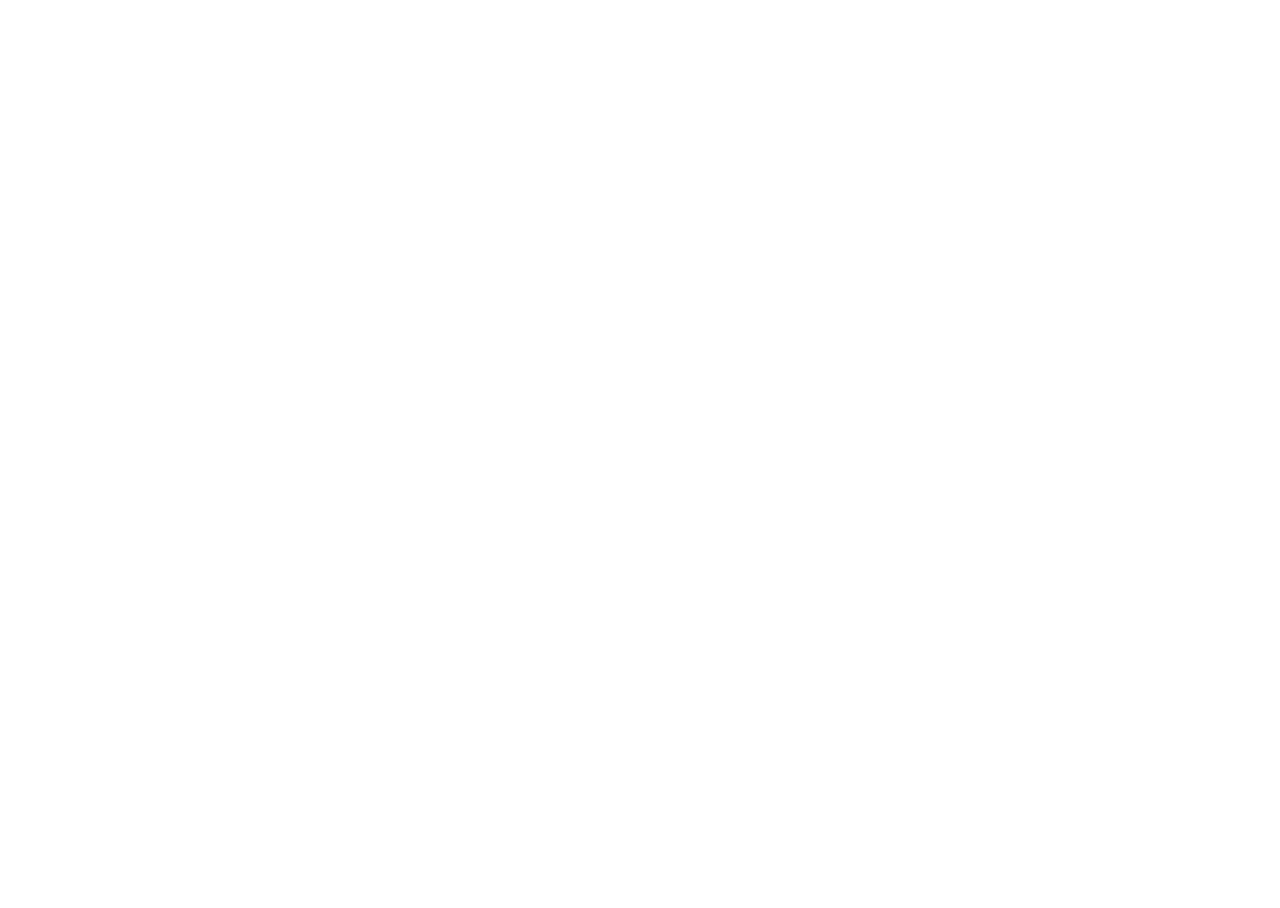
==== index.html @ c7bea76c "Update index.html" ====
<!doctype html>
<html lang="en">

<head>
  <meta charset="utf-8">

  <meta
    name="viewport"
    content="width=device-width, initial-scale=1"
  >

  <link
    rel="stylesheet"
    href="style.css"
  >
</head>

<body>

  <div
    class="widget"
    id="widget"
  >

    <div
      class="stage"
      id="stage"
    >

      <canvas
        id="particleCanvas"
        width="1440"
        height="880"
        aria-hidden="true">
      </canvas>

      <nav
        class="nav"
        id="nav"
        aria-label="Portfolio navigation">
      </nav>

      <p
        class="status"
        id="status"
        role="status">
      </p>

    </div>

  </div>

  <script src="script.js"></script>

</body>
</html>
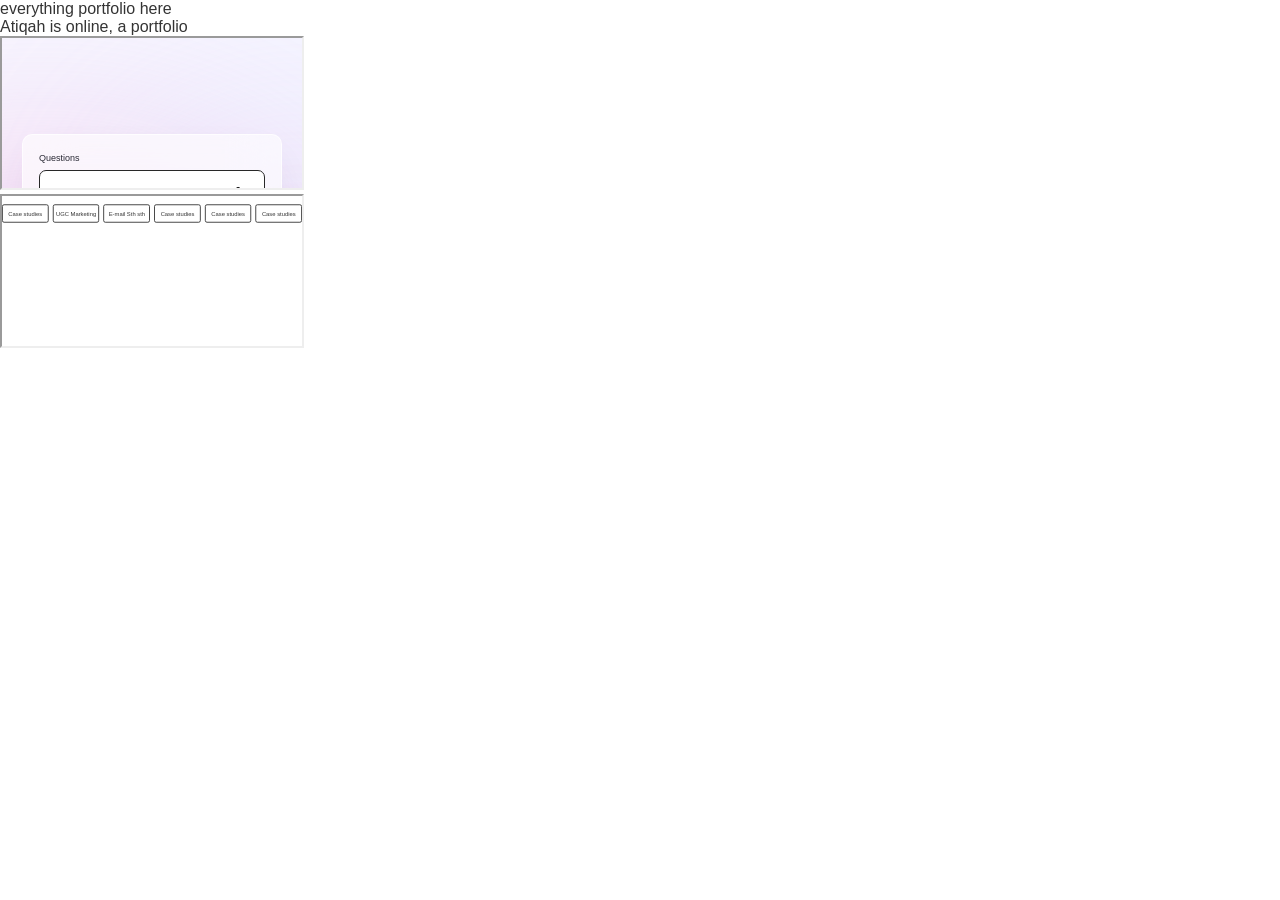
==== commit c970b375: "Update and rename portoflio-translator-widget to index.html" ====
--- a/index.html
+++ b/index.html
@@ -9,48 +9,100 @@
     content="width=device-width, initial-scale=1"
   >
 
+  <title>Atiqah is online</title>
+
   <link
     rel="stylesheet"
     href="style.css"
   >
 </head>
 
+
 <body>
 
-  <div
-    class="widget"
-    id="widget"
-  >
+  <main class="portfolio-page">
 
-    <div
-      class="stage"
-      id="stage"
-    >
 
-      <canvas
-        id="particleCanvas"
-        width="1440"
-        height="880"
-        aria-hidden="true">
-      </canvas>
+    <!-- ======================================
+         HEADER
+    ======================================= -->
 
-      <nav
-        class="nav"
-        id="nav"
-        aria-label="Portfolio navigation">
-      </nav>
+    <section class="hero">
 
-      <p
-        class="status"
-        id="status"
-        role="status">
-      </p>
+      <div class="hero-folder">
 
-    </div>
+        <!-- folder SVG / vector will go here -->
 
-  </div>
+        <div class="folder-name">
+          everything portfolio here
+        </div>
+
+      </div>
+
+    </section>
+
+
+
+    <!-- ======================================
+         INTRO / TRANSLATOR
+    ======================================= -->
+
+    <section class="intro-section">
+
+      <div class="section-heading">
+        Atiqah is online, a portfolio
+      </div>
+
+      <div
+        class="ornament"
+        id="ornament"
+        aria-hidden="true"
+      >
+        <div id="ornamentMount"></div>
+      </div>
+
+
+      <iframe
+        class="translator-widget"
+        src="./gtr/"
+        title="About Atiqah translator"
+      >
+      </iframe>
+
+    </section>
+
+
+
+    <!-- ======================================
+         PORTFOLIO NAVIGATION
+    ======================================= -->
+
+    <section class="navigation-section">
+
+      <iframe
+        class="navigation-widget"
+        src="./nav/"
+        title="Portfolio navigation"
+      >
+      </iframe>
+
+    </section>
+
+
+
+    <!-- ======================================
+         FUTURE CONTENT
+    ======================================= -->
+
+    <section class="work-section">
+    </section>
+
+
+  </main>
+
 
   <script src="script.js"></script>
 
 </body>
+
 </html>
--- a/style.css
+++ b/style.css
@@ -0,0 +1,121 @@
+* {
+  box-sizing: border-box;
+}
+
+html,
+body {
+  margin: 0;
+  background: transparent;
+  font-family: Arial, Helvetica, sans-serif;
+  color: #343434;
+}
+
+.widget {
+  width: 100%;
+  height: 440px;
+  overflow: hidden;
+  position: relative;
+}
+
+.stage {
+  width: 720px;
+  height: 440px;
+  position: absolute;
+  top: 0;
+  left: 50%;
+  transform-origin: top center;
+}
+
+/* =========================================
+   NAVIGATION
+========================================= */
+
+.nav {
+  position: absolute;
+  inset: 20px 0 auto;
+  display: grid;
+  grid-template-columns: repeat(6, 1fr);
+  gap: 10px;
+  z-index: 10;
+}
+
+.nav button {
+  height: 44px;
+  padding: 0 8px;
+
+  border: 0;
+  background: transparent;
+
+  font: inherit;
+  font-size: 14px;
+  color: #343434;
+
+  cursor: pointer;
+  position: relative;
+  white-space: nowrap;
+
+  transition:
+    color 180ms ease,
+    opacity 180ms ease;
+}
+
+.nav button:focus-visible {
+  outline: 2px solid #a96836;
+  outline-offset: 5px;
+  border-radius: 5px;
+}
+
+.nav button[aria-current="page"] {
+  color: #94572b;
+}
+
+/* =========================================
+   ORIGINAL PILLS
+========================================= */
+
+.shape {
+  position: absolute;
+  top: 20px;
+
+  height: 44px;
+
+  border: 2px solid #262626;
+  border-radius: 5px;
+
+  background: #fff;
+
+  pointer-events: none;
+
+  z-index: 3;
+}
+
+/* =========================================
+   PARTICLE CANVAS
+========================================= */
+
+#particleCanvas {
+  position: absolute;
+  inset: 0;
+
+  width: 720px;
+  height: 440px;
+
+  pointer-events: none;
+
+  z-index: 6;
+}
+
+/* =========================================
+   ACCESSIBILITY
+========================================= */
+
+.status {
+  position: absolute;
+
+  width: 1px;
+  height: 1px;
+
+  overflow: hidden;
+
+  clip-path: inset(50%);
+}
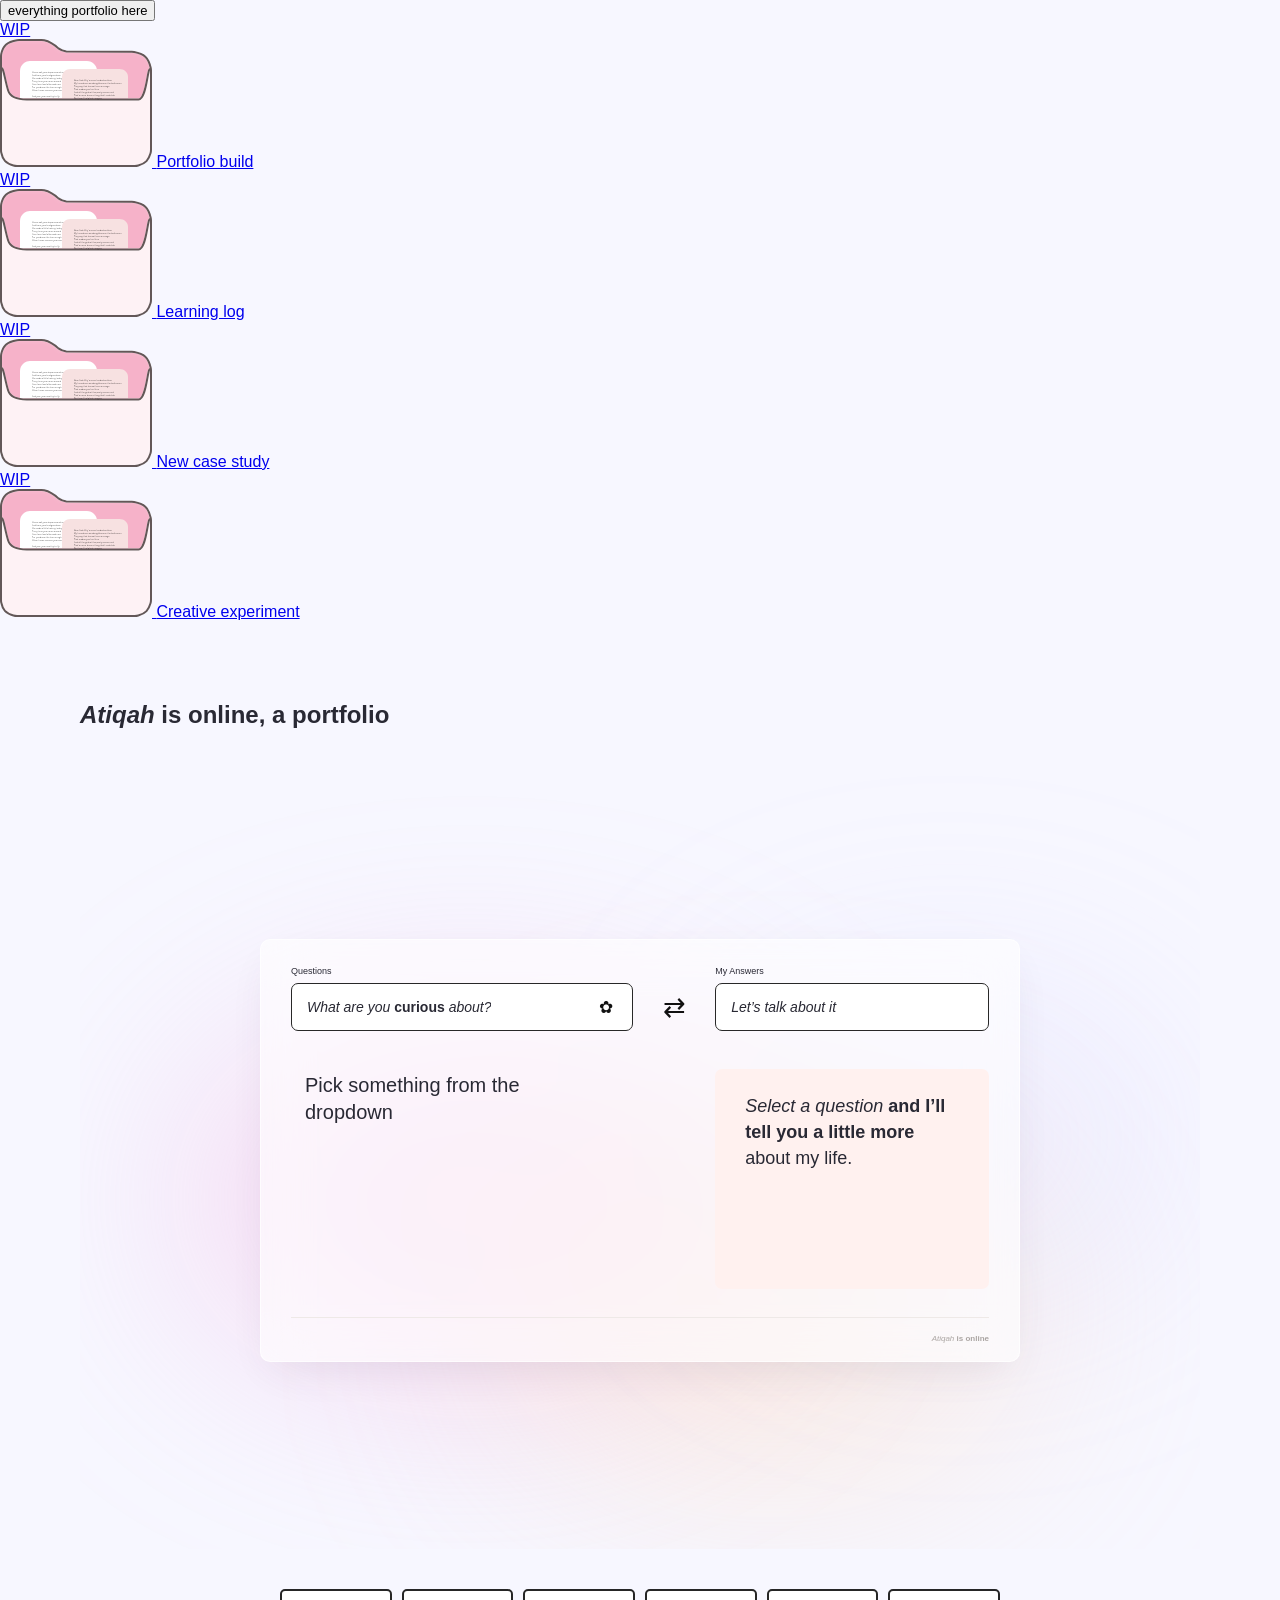
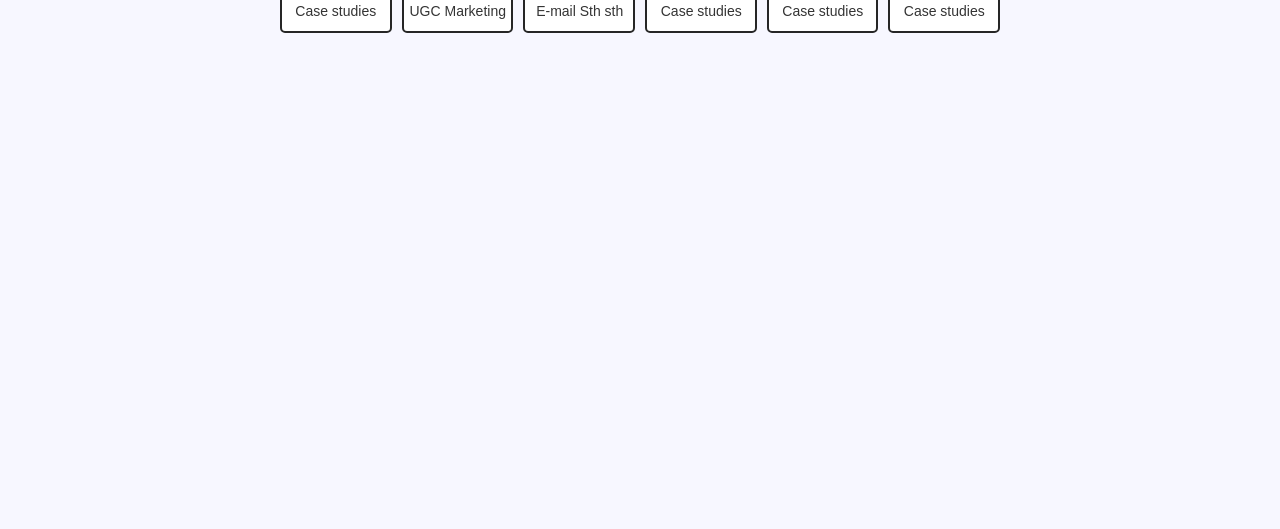
==== commit 5ab5f6d0: "Update index.html" ====
--- a/index.html
+++ b/index.html
@@ -24,43 +24,167 @@
 
 
     <!-- ======================================
+         FOLDER + WIP FILES
+    ======================================= -->
+
+    <section class="folder-wip-zone">
+
+      <button
+        class="folder-button"
+        id="folderButton"
+        type="button"
+        aria-expanded="false"
+        aria-controls="wipFiles"
+      >
+
+        <div class="folder-icon">
+
+          <div class="folder-back"></div>
+
+          <div class="folder-front"></div>
+
+        </div>
+
+        <span class="folder-name">
+          everything portfolio here
+        </span>
+
+      </button>
+
+
+      <div
+        class="wip-files"
+        id="wipFiles"
+        aria-hidden="true"
+      >
+
+        <a
+          class="wip-file"
+          href="#"
+          style="--file-index: 0;"
+        >
+
+          <span class="wip-tag">
+            WIP
+          </span>
+
+          <div class="wip-sheet">
+
+            <img
+              src="./wip/wip-file.svg"
+              alt=""
+              class="wip-sheet-vector"
+            >
+
+            <span class="wip-title">
+              Portfolio build
+            </span>
+
+          </div>
+
+        </a>
+
+
+        <a
+          class="wip-file"
+          href="#"
+          style="--file-index: 1;"
+        >
+
+          <span class="wip-tag">
+            WIP
+          </span>
+
+          <div class="wip-sheet">
+
+            <img
+              src="./wip/wip-file.svg"
+              alt=""
+              class="wip-sheet-vector"
+            >
+
+            <span class="wip-title">
+              Learning log
+            </span>
+
+          </div>
+
+        </a>
+
+
+        <a
+          class="wip-file"
+          href="#"
+          style="--file-index: 2;"
+        >
+
+          <span class="wip-tag">
+            WIP
+          </span>
+
+          <div class="wip-sheet">
+
+            <img
+              src="./wip/wip-file.svg"
+              alt=""
+              class="wip-sheet-vector"
+            >
+
+            <span class="wip-title">
+              New case study
+            </span>
+
+          </div>
+
+        </a>
+
+
+        <a
+          class="wip-file"
+          href="#"
+          style="--file-index: 3;"
+        >
+
+          <span class="wip-tag">
+            WIP
+          </span>
+
+          <div class="wip-sheet">
+
+            <img
+              src="./wip/wip-file.svg"
+              alt=""
+              class="wip-sheet-vector"
+            >
+
+            <span class="wip-title">
+              Creative experiment
+            </span>
+
+          </div>
+
+        </a>
+
+      </div>
+
+    </section>
+
+
+
+    <!-- ======================================
          HEADER
     ======================================= -->
 
-    <section class="hero">
-
-      <div class="hero-folder">
-
-        <!-- folder SVG / vector will go here -->
-
-        <div class="folder-name">
-          everything portfolio here
-        </div>
-
-      </div>
-
-    </section>
-
-
-
-    <!-- ======================================
-         INTRO / TRANSLATOR
-    ======================================= -->
-
     <section class="intro-section">
 
-      <div class="section-heading">
-        Atiqah is online, a portfolio
-      </div>
-
-      <div
-        class="ornament"
-        id="ornament"
-        aria-hidden="true"
-      >
-        <div id="ornamentMount"></div>
-      </div>
-
+      <h1 class="portfolio-heading">
+        <em>Atiqah</em> is <strong>online</strong>, a portfolio
+      </h1>
+
+
+      <!-- ======================================
+           TRANSLATOR
+      ======================================= -->
 
       <iframe
         class="translator-widget"
@@ -74,7 +198,7 @@
 
 
     <!-- ======================================
-         PORTFOLIO NAVIGATION
+         NAVIGATION
     ======================================= -->
 
     <section class="navigation-section">
@@ -89,15 +213,6 @@
     </section>
 
 
-
-    <!-- ======================================
-         FUTURE CONTENT
-    ======================================= -->
-
-    <section class="work-section">
-    </section>
-
-
   </main>
 
 
--- a/style.css
+++ b/style.css
@@ -2,120 +2,175 @@
   box-sizing: border-box;
 }
 
+
 html,
 body {
   margin: 0;
-  background: transparent;
-  font-family: Arial, Helvetica, sans-serif;
-  color: #343434;
+  padding: 0;
 }
 
-.widget {
+
+body {
+  background: #f7f7ff;
+
+  color: #292934;
+
+  font-family:
+    Arial,
+    Helvetica,
+    sans-serif;
+}
+
+
+.portfolio-page {
+  width: 100%;
+  overflow: hidden;
+}
+
+
+/* =========================================
+   HERO
+========================================= */
+
+.hero {
+  min-height: 520px;
+
+  display: flex;
+  align-items: center;
+  justify-content: center;
+
+  padding:
+    100px 40px 80px;
+}
+
+
+.hero-folder {
+  display: flex;
+  flex-direction: column;
+  align-items: center;
+
+  gap: 8px;
+}
+
+
+.folder-name {
+  font-size: 13px;
+  text-align: center;
+}
+
+
+/* =========================================
+   INTRO
+========================================= */
+
+.intro-section {
+  position: relative;
+
+  width: 100%;
+  max-width: 1280px;
+
+  margin: 0 auto;
+
+  padding:
+    60px 80px 20px;
+}
+
+
+.section-heading {
+  width: 760px;
+  max-width: 100%;
+
+  margin:
+    0 auto
+    18px;
+
+  font-size: 14px;
+}
+
+
+/* =========================================
+   TRANSLATOR
+========================================= */
+
+.translator-widget {
+  display: block;
+
+  width: 100%;
+  max-width: 1280px;
+  height: 800px;
+
+  margin: 0 auto;
+
+  border: 0;
+
+  background: transparent;
+}
+
+
+/* =========================================
+   NAV
+========================================= */
+
+.navigation-section {
+  width: 100%;
+  max-width: 1280px;
+
+  margin: 0 auto;
+
+  padding:
+    0 80px 120px;
+}
+
+
+.navigation-widget {
+  display: block;
+
   width: 100%;
   height: 440px;
-  overflow: hidden;
-  position: relative;
+
+  border: 0;
+
+  background: transparent;
 }
 
-.stage {
-  width: 720px;
-  height: 440px;
-  position: absolute;
-  top: 0;
-  left: 50%;
-  transform-origin: top center;
+
+/* =========================================
+   WORK
+========================================= */
+
+.work-section {
+  min-height: 600px;
 }
 
+
 /* =========================================
-   NAVIGATION
+   MOBILE
 ========================================= */
 
-.nav {
-  position: absolute;
-  inset: 20px 0 auto;
-  display: grid;
-  grid-template-columns: repeat(6, 1fr);
-  gap: 10px;
-  z-index: 10;
+@media (max-width: 620px) {
+
+  .hero {
+    min-height: 420px;
+
+    padding:
+      80px 20px 50px;
+  }
+
+
+  .intro-section {
+    padding:
+      40px 20px 10px;
+  }
+
+
+  .navigation-section {
+    padding:
+      0 20px 80px;
+  }
+
+
+  .translator-widget {
+    height: 760px;
+  }
+
 }
-
-.nav button {
-  height: 44px;
-  padding: 0 8px;
-
-  border: 0;
-  background: transparent;
-
-  font: inherit;
-  font-size: 14px;
-  color: #343434;
-
-  cursor: pointer;
-  position: relative;
-  white-space: nowrap;
-
-  transition:
-    color 180ms ease,
-    opacity 180ms ease;
-}
-
-.nav button:focus-visible {
-  outline: 2px solid #a96836;
-  outline-offset: 5px;
-  border-radius: 5px;
-}
-
-.nav button[aria-current="page"] {
-  color: #94572b;
-}
-
-/* =========================================
-   ORIGINAL PILLS
-========================================= */
-
-.shape {
-  position: absolute;
-  top: 20px;
-
-  height: 44px;
-
-  border: 2px solid #262626;
-  border-radius: 5px;
-
-  background: #fff;
-
-  pointer-events: none;
-
-  z-index: 3;
-}
-
-/* =========================================
-   PARTICLE CANVAS
-========================================= */
-
-#particleCanvas {
-  position: absolute;
-  inset: 0;
-
-  width: 720px;
-  height: 440px;
-
-  pointer-events: none;
-
-  z-index: 6;
-}
-
-/* =========================================
-   ACCESSIBILITY
-========================================= */
-
-.status {
-  position: absolute;
-
-  width: 1px;
-  height: 1px;
-
-  overflow: hidden;
-
-  clip-path: inset(50%);
-}
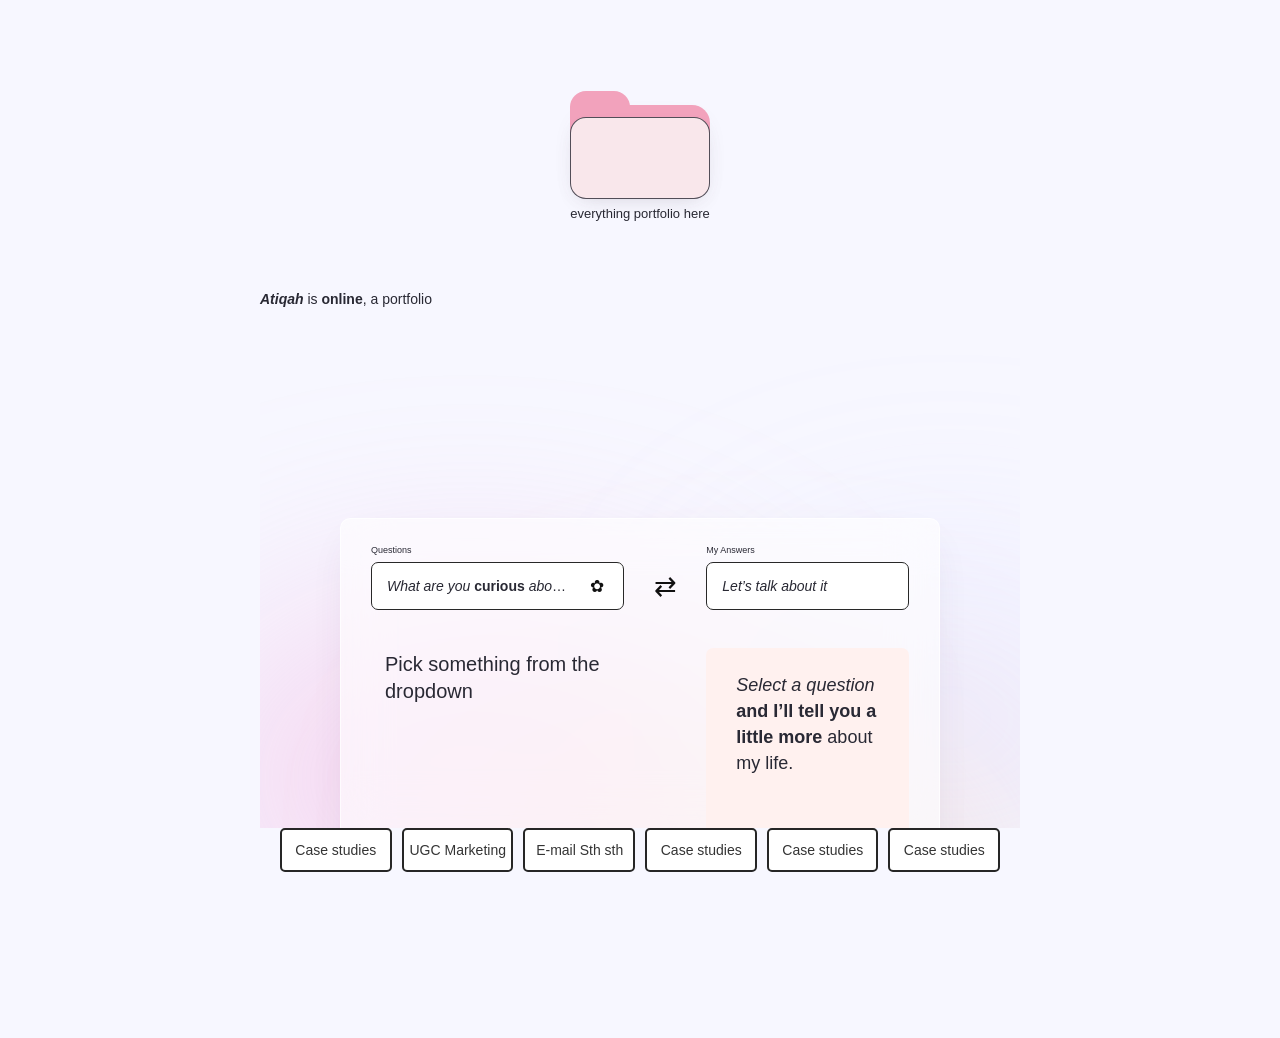
==== commit 6b2beaf8: "Update index.html" ====
--- a/index.html
+++ b/index.html
@@ -45,11 +45,13 @@
 
         </div>
 
+
         <span class="folder-name">
           everything portfolio here
         </span>
 
       </button>
+
 
 
       <div
@@ -58,6 +60,9 @@
         aria-hidden="true"
       >
 
+
+        <!-- WIP 1 -->
+
         <a
           class="wip-file"
           href="#"
@@ -85,6 +90,9 @@
         </a>
 
 
+
+        <!-- WIP 2 -->
+
         <a
           class="wip-file"
           href="#"
@@ -112,6 +120,9 @@
         </a>
 
 
+
+        <!-- WIP 3 -->
+
         <a
           class="wip-file"
           href="#"
@@ -139,6 +150,9 @@
         </a>
 
 
+
+        <!-- WIP 4 -->
+
         <a
           class="wip-file"
           href="#"
@@ -165,6 +179,7 @@
 
         </a>
 
+
       </div>
 
     </section>
@@ -172,14 +187,28 @@
 
 
     <!-- ======================================
-         HEADER
+         INTRO + ORNAMENT
     ======================================= -->
 
     <section class="intro-section">
 
-      <h1 class="portfolio-heading">
-        <em>Atiqah</em> is <strong>online</strong>, a portfolio
-      </h1>
+      <div class="intro-header">
+
+        <h1 class="portfolio-heading">
+          <em>Atiqah</em> is <strong>online</strong>, a portfolio
+        </h1>
+
+
+        <div
+          class="ornament"
+          id="ornament"
+          aria-hidden="true"
+        >
+          <div id="ornamentMount"></div>
+        </div>
+
+      </div>
+
 
 
       <!-- ======================================
@@ -190,8 +219,7 @@
         class="translator-widget"
         src="./gtr/"
         title="About Atiqah translator"
-      >
-      </iframe>
+      ></iframe>
 
     </section>
 
@@ -207,9 +235,20 @@
         class="navigation-widget"
         src="./nav/"
         title="Portfolio navigation"
-      >
-      </iframe>
-
+      ></iframe>
+
+    </section>
+
+
+
+    <!-- ======================================
+         FUTURE CONTENT
+    ======================================= -->
+
+    <section
+      class="work-section"
+      id="work"
+    >
     </section>
 
 
--- a/style.css
+++ b/style.css
@@ -1,7 +1,6 @@
 * {
   box-sizing: border-box;
 }
-
 
 html,
 body {
@@ -9,57 +8,245 @@
   padding: 0;
 }
 
-
 body {
   background: #f7f7ff;
-
   color: #292934;
-
-  font-family:
-    Arial,
-    Helvetica,
-    sans-serif;
-}
-
+  font-family: Arial, Helvetica, sans-serif;
+}
 
 .portfolio-page {
   width: 100%;
-  overflow: hidden;
-}
-
-
-/* =========================================
-   HERO
-========================================= */
-
-.hero {
-  min-height: 520px;
+  min-height: 100vh;
+  overflow-x: hidden;
+}
+
+
+/* =========================================
+   FOLDER + WIP
+========================================= */
+
+.folder-wip-zone {
+  position: relative;
+
+  width: 620px;
+  max-width: calc(100% - 40px);
+
+  height: 170px;
+
+  margin: 70px auto 50px;
 
   display: flex;
   align-items: center;
   justify-content: center;
-
-  padding:
-    100px 40px 80px;
-}
-
-
-.hero-folder {
+}
+
+.folder-button {
+  position: relative;
+  z-index: 20;
+
   display: flex;
   flex-direction: column;
   align-items: center;
 
   gap: 8px;
-}
-
+
+  padding: 0;
+
+  border: 0;
+  background: transparent;
+
+  color: #292934;
+  font: inherit;
+
+  cursor: pointer;
+}
+
+.folder-icon {
+  position: relative;
+
+  width: 140px;
+  height: 108px;
+}
+
+.folder-back {
+  position: absolute;
+
+  left: 0;
+  top: 14px;
+
+  width: 140px;
+  height: 84px;
+
+  background: #f2a2bc;
+
+  border-radius: 18px 18px 14px 14px;
+
+  box-shadow:
+    0 10px 24px -8px
+    rgba(124, 98, 112, 0.12);
+}
+
+.folder-back::before {
+  content: "";
+
+  position: absolute;
+
+  top: -14px;
+  left: 0;
+
+  width: 60px;
+  height: 32px;
+
+  background: #f2a2bc;
+
+  border-radius: 16px 16px 0 0;
+}
+
+.folder-front {
+  position: absolute;
+
+  left: 0;
+  bottom: 0;
+
+  width: 140px;
+  height: 82px;
+
+  background: #f9e7eb;
+
+  border: 1px solid rgba(41, 41, 52, 0.8);
+
+  border-radius: 16px;
+
+  box-shadow:
+    0 8px 22px -10px
+    rgba(90, 75, 84, 0.18);
+}
 
 .folder-name {
   font-size: 13px;
+  line-height: 1;
+
+  color: #292934;
+
+  white-space: nowrap;
   text-align: center;
 }
 
 
 /* =========================================
+   WIP FILES
+========================================= */
+
+.wip-files {
+  position: absolute;
+
+  left: 50%;
+  top: 5px;
+
+  width: 500px;
+  height: 165px;
+
+  transform: translateX(-50%);
+
+  pointer-events: none;
+}
+
+.wip-file {
+  position: absolute;
+
+  left: 0;
+  top: 20px;
+
+  width: 118px;
+
+  opacity: 0;
+
+  pointer-events: none;
+
+  color: #292934;
+  text-decoration: none;
+
+  transform:
+    translateX(170px)
+    translateY(12px)
+    scale(0.92)
+    rotate(-3deg);
+
+  transition:
+    transform 560ms cubic-bezier(.22,.61,.36,1),
+    opacity 300ms ease;
+
+  transition-delay:
+    calc(var(--file-index) * 90ms);
+}
+
+.folder-wip-zone.open .wip-file {
+  opacity: 1;
+  pointer-events: auto;
+
+  transform:
+    translateX(
+      calc(
+        230px +
+        var(--file-index) * 78px
+      )
+    )
+    translateY(
+      calc(
+        var(--file-index) * 8px
+      )
+    )
+    scale(1)
+    rotate(0deg);
+}
+
+.wip-tag {
+  display: inline-block;
+
+  margin-bottom: 4px;
+
+  padding: 3px 6px;
+
+  background: #fff1f3;
+
+  border: 1px solid #292934;
+
+  border-radius: 4px;
+
+  font-size: 9px;
+  font-weight: 600;
+}
+
+.wip-sheet {
+  position: relative;
+
+  width: 118px;
+  height: 142px;
+
+  overflow: hidden;
+
+  background: rgba(255,255,255,0.82);
+
+  border: 1px solid #292934;
+
+  border-radius: 8px;
+
+  box-shadow:
+    0 8px 20px -10px
+    rgba(70,59,91,0.18);
+}
+
+.wip-sheet-vector {
+  width: 100%;
+  height: 100%;
+
+  object-fit: contain;
+
+  opacity: 0.28;
+}
+
+
+/* =========================================
    INTRO
 ========================================= */
 
@@ -71,20 +258,75 @@
 
   margin: 0 auto;
 
-  padding:
-    60px 80px 20px;
-}
-
-
-.section-heading {
+  padding: 0 40px;
+}
+
+.intro-header {
+  position: relative;
+
   width: 760px;
   max-width: 100%;
 
-  margin:
-    0 auto
-    18px;
+  margin: 0 auto;
+}
+
+.portfolio-heading {
+  margin: 0 0 18px;
 
   font-size: 14px;
+  line-height: 1.4;
+  font-weight: 400;
+
+  color: #292934;
+}
+
+.portfolio-heading em {
+  font-style: italic;
+  font-weight: 600;
+}
+
+.portfolio-heading strong {
+  font-weight: 700;
+}
+
+
+/* =========================================
+   ORNAMENT
+========================================= */
+
+.ornament {
+  position: absolute;
+
+  width: 310px;
+
+  top: -85px;
+  right: -95px;
+
+  z-index: 5;
+
+  pointer-events: none;
+}
+
+.ornament svg {
+  display: block;
+
+  width: 100%;
+  height: auto;
+
+  overflow: visible;
+}
+
+.ornament .ornament-path {
+  fill: none;
+
+  stroke: #292934;
+
+  stroke-width: 1.2;
+
+  stroke-linecap: round;
+  stroke-linejoin: round;
+
+  opacity: 0.9;
 }
 
 
@@ -96,37 +338,40 @@
   display: block;
 
   width: 100%;
+  max-width: 760px;
+
+  height: 500px;
+
+  margin: 0 auto;
+
+  border: 0;
+
+  background: transparent;
+}
+
+
+/* =========================================
+   NAV
+========================================= */
+
+.navigation-section {
+  width: 100%;
   max-width: 1280px;
-  height: 800px;
-
-  margin: 0 auto;
-
-  border: 0;
-
-  background: transparent;
-}
-
-
-/* =========================================
-   NAV
-========================================= */
-
-.navigation-section {
-  width: 100%;
-  max-width: 1280px;
-
-  margin: 0 auto;
-
-  padding:
-    0 80px 120px;
-}
-
+
+  margin: -20px auto 0;
+
+  padding: 0 40px 80px;
+}
 
 .navigation-widget {
   display: block;
 
   width: 100%;
-  height: 440px;
+  max-width: 760px;
+
+  height: 150px;
+
+  margin: 0 auto;
 
   border: 0;
 
@@ -135,42 +380,44 @@
 
 
 /* =========================================
-   WORK
-========================================= */
-
-.work-section {
-  min-height: 600px;
-}
-
-
-/* =========================================
    MOBILE
 ========================================= */
 
-@media (max-width: 620px) {
-
-  .hero {
-    min-height: 420px;
-
-    padding:
-      80px 20px 50px;
-  }
-
+@media (max-width: 700px) {
+
+  .folder-wip-zone {
+    width: calc(100% - 40px);
+    height: 280px;
+
+    margin:
+      50px auto
+      40px;
+  }
 
   .intro-section {
     padding:
-      40px 20px 10px;
-  }
-
+      0 20px;
+  }
+
+  .ornament {
+    width: 220px;
+
+    top: -50px;
+    right: -20px;
+  }
+
+  .translator-widget {
+    height: 650px;
+  }
 
   .navigation-section {
+    margin-top: -10px;
+
     padding:
-      0 20px 80px;
-  }
-
-
-  .translator-widget {
-    height: 760px;
-  }
-
-}
+      0 20px 60px;
+  }
+
+  .navigation-widget {
+    height: 180px;
+  }
+}
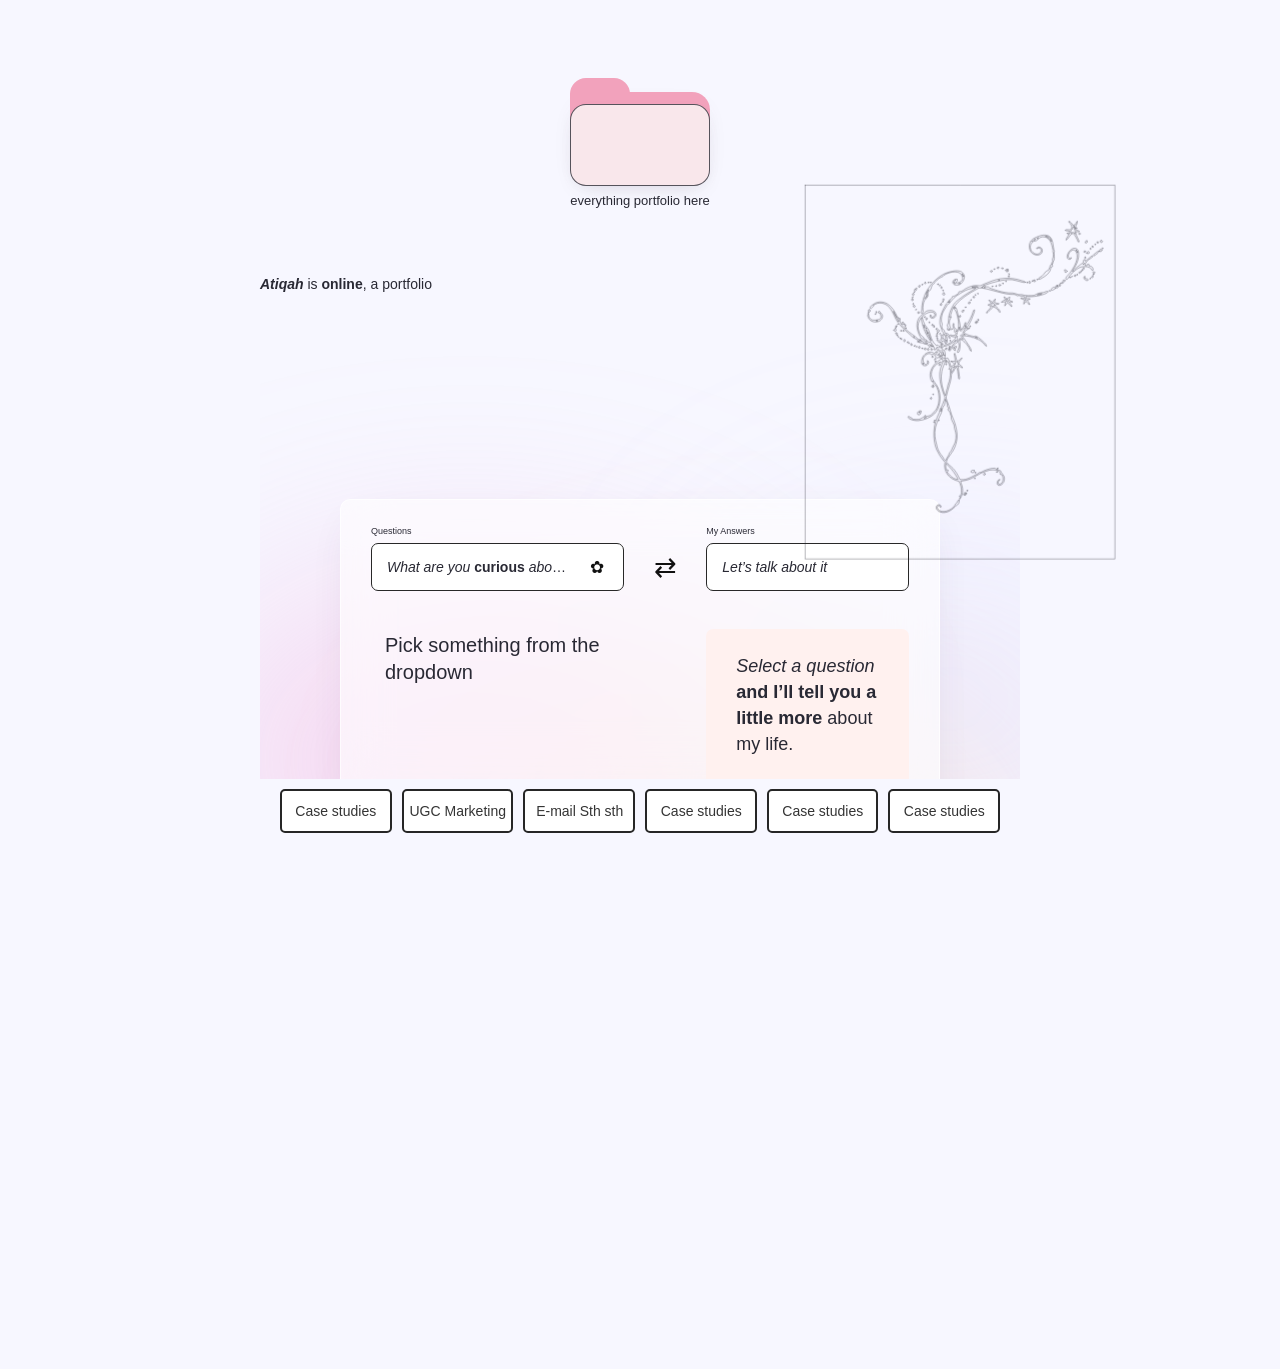
==== commit 8da4c93f: "Update index.html" ====
--- a/index.html
+++ b/index.html
@@ -13,8 +13,8 @@
 
   <link
     rel="stylesheet"
-    href="style.css"
-  >
+ href="style.css?v=2"  
+    >
 </head>
 
 
@@ -255,8 +255,8 @@
   </main>
 
 
-  <script src="script.js"></script>
-
+<script src="script.js?v=2"></script>
+  
 </body>
 
 </html>
--- a/style.css
+++ b/style.css
@@ -1,6 +1,11 @@
+/* =========================================
+   GLOBAL
+========================================= */
+
 * {
   box-sizing: border-box;
 }
+
 
 html,
 body {
@@ -8,21 +13,33 @@
   padding: 0;
 }
 
+
 body {
+  min-height: 100vh;
+
   background: #f7f7ff;
+
   color: #292934;
-  font-family: Arial, Helvetica, sans-serif;
-}
+
+  font-family:
+    Arial,
+    Helvetica,
+    sans-serif;
+}
+
 
 .portfolio-page {
   width: 100%;
+
   min-height: 100vh;
+
   overflow-x: hidden;
 }
 
 
-/* =========================================
-   FOLDER + WIP
+
+/* =========================================
+   FOLDER + WIP AREA
 ========================================= */
 
 .folder-wip-zone {
@@ -31,35 +48,57 @@
   width: 620px;
   max-width: calc(100% - 40px);
 
-  height: 170px;
-
-  margin: 70px auto 50px;
+  height: 165px;
+
+  margin:
+    60px auto
+    50px;
 
   display: flex;
+
+  justify-content: center;
   align-items: center;
-  justify-content: center;
-}
+}
+
+
+
+/* =========================================
+   FOLDER BUTTON
+========================================= */
 
 .folder-button {
   position: relative;
+
   z-index: 20;
 
   display: flex;
+
   flex-direction: column;
+
   align-items: center;
 
   gap: 8px;
 
+  margin: 0;
+
   padding: 0;
 
   border: 0;
+
   background: transparent;
 
   color: #292934;
+
   font: inherit;
 
   cursor: pointer;
 }
+
+
+
+/* =========================================
+   FOLDER ICON
+========================================= */
 
 .folder-icon {
   position: relative;
@@ -68,6 +107,10 @@
   height: 108px;
 }
 
+
+
+/* pink rear */
+
 .folder-back {
   position: absolute;
 
@@ -79,13 +122,21 @@
 
   background: #f2a2bc;
 
-  border-radius: 18px 18px 14px 14px;
+  border-radius:
+    18px
+    18px
+    14px
+    14px;
 
   box-shadow:
     0 10px 24px -8px
     rgba(124, 98, 112, 0.12);
 }
 
+
+
+/* folder tab */
+
 .folder-back::before {
   content: "";
 
@@ -99,8 +150,16 @@
 
   background: #f2a2bc;
 
-  border-radius: 16px 16px 0 0;
-}
+  border-radius:
+    16px
+    16px
+    0
+    0;
+}
+
+
+
+/* blush front */
 
 .folder-front {
   position: absolute;
@@ -113,109 +172,178 @@
 
   background: #f9e7eb;
 
-  border: 1px solid rgba(41, 41, 52, 0.8);
-
-  border-radius: 16px;
+  border:
+    1px solid
+    rgba(41, 41, 52, 0.78);
+
+  border-radius:
+    16px;
 
   box-shadow:
     0 8px 22px -10px
     rgba(90, 75, 84, 0.18);
 }
 
+
+
+/* =========================================
+   FOLDER NAME
+========================================= */
+
 .folder-name {
   font-size: 13px;
+
   line-height: 1;
 
   color: #292934;
 
+  text-align: center;
+
   white-space: nowrap;
-  text-align: center;
-}
-
-
-/* =========================================
-   WIP FILES
+}
+
+
+
+/* =========================================
+   WIP AREA
 ========================================= */
 
 .wip-files {
   position: absolute;
 
+  top: 0;
   left: 50%;
-  top: 5px;
-
-  width: 500px;
+
+  width: 520px;
   height: 165px;
 
-  transform: translateX(-50%);
+  transform:
+    translateX(-50%);
 
   pointer-events: none;
 }
+
+
+
+/* =========================================
+   INDIVIDUAL WIP FILE
+========================================= */
 
 .wip-file {
   position: absolute;
 
-  left: 0;
-  top: 20px;
+  top: 10px;
+  left: 50%;
 
   width: 118px;
 
+  z-index:
+    calc(10 - var(--file-index));
+
+  display: flex;
+
+  flex-direction: column;
+
+  gap: 4px;
+
+  color: #292934;
+
+  text-decoration: none;
+
   opacity: 0;
 
   pointer-events: none;
 
-  color: #292934;
-  text-decoration: none;
-
   transform:
-    translateX(170px)
-    translateY(12px)
-    scale(0.92)
-    rotate(-3deg);
+    translateX(-59px)
+    translateY(18px)
+    scale(0.88)
+    rotate(-4deg);
 
   transition:
-    transform 560ms cubic-bezier(.22,.61,.36,1),
-    opacity 300ms ease;
+    transform 600ms
+      cubic-bezier(.22,.61,.36,1),
+
+    opacity 280ms ease;
 
   transition-delay:
-    calc(var(--file-index) * 90ms);
-}
-
-.folder-wip-zone.open .wip-file {
+    calc(
+      var(--file-index) *
+      90ms
+    );
+}
+
+
+
+/* =========================================
+   RELEASED FILES
+========================================= */
+
+.folder-wip-zone.open
+.wip-file {
   opacity: 1;
+
   pointer-events: auto;
 
   transform:
     translateX(
       calc(
-        230px +
-        var(--file-index) * 78px
+        70px +
+        var(--file-index) *
+        82px
       )
     )
+
     translateY(
       calc(
-        var(--file-index) * 8px
+        var(--file-index) *
+        8px
       )
     )
+
     scale(1)
+
     rotate(0deg);
 }
 
+
+
+/* =========================================
+   WIP TAG
+========================================= */
+
 .wip-tag {
-  display: inline-block;
-
-  margin-bottom: 4px;
-
-  padding: 3px 6px;
-
-  background: #fff1f3;
-
-  border: 1px solid #292934;
-
-  border-radius: 4px;
-
-  font-size: 9px;
-  font-weight: 600;
-}
+  align-self: flex-start;
+
+  padding:
+    3px
+    6px;
+
+  background:
+    #fff1f3;
+
+  border:
+    1px solid
+    #292934;
+
+  border-radius:
+    4px;
+
+  font-size:
+    9px;
+
+  font-weight:
+    600;
+
+  line-height:
+    1;
+}
+
+
+
+/* =========================================
+   WIP SHEET
+========================================= */
 
 .wip-sheet {
   position: relative;
@@ -225,69 +353,187 @@
 
   overflow: hidden;
 
-  background: rgba(255,255,255,0.82);
-
-  border: 1px solid #292934;
-
-  border-radius: 8px;
+  padding:
+    12px;
+
+  background:
+    rgba(
+      255,
+      255,
+      255,
+      0.86
+    );
+
+  border:
+    1px solid
+    #292934;
+
+  border-radius:
+    8px;
 
   box-shadow:
     0 8px 20px -10px
-    rgba(70,59,91,0.18);
-}
+    rgba(70, 59, 91, 0.18);
+
+  backdrop-filter:
+    blur(8px);
+
+  -webkit-backdrop-filter:
+    blur(8px);
+}
+
+
+
+/* =========================================
+   WIP SVG
+========================================= */
 
 .wip-sheet-vector {
+  position: absolute;
+
+  inset: 0;
+
   width: 100%;
   height: 100%;
 
   object-fit: contain;
 
   opacity: 0.28;
-}
-
-
-/* =========================================
-   INTRO
+
+  pointer-events: none;
+}
+
+
+
+/* =========================================
+   WIP TITLE
+========================================= */
+
+.wip-title {
+  position: absolute;
+
+  z-index: 2;
+
+  left: 12px;
+  right: 12px;
+  bottom: 12px;
+
+  font-size:
+    10px;
+
+  line-height:
+    1.25;
+
+  color:
+    #292934;
+}
+
+
+
+/* =========================================
+   WIP HOVER
+========================================= */
+
+.folder-wip-zone.open
+.wip-file:hover {
+  transform:
+    translateX(
+      calc(
+        70px +
+        var(--file-index) *
+        82px
+      )
+    )
+
+    translateY(
+      calc(
+        var(--file-index) *
+        8px -
+        5px
+      )
+    )
+
+    scale(1.025);
+}
+
+
+
+/* =========================================
+   INTRO SECTION
 ========================================= */
 
 .intro-section {
   position: relative;
 
   width: 100%;
-  max-width: 1280px;
-
-  margin: 0 auto;
-
-  padding: 0 40px;
-}
+
+  max-width:
+    1280px;
+
+  margin:
+    0 auto;
+
+  padding:
+    0 40px;
+}
+
+
+
+/* =========================================
+   INTRO HEADER
+========================================= */
 
 .intro-header {
   position: relative;
 
   width: 760px;
-  max-width: 100%;
-
-  margin: 0 auto;
-}
+
+  max-width:
+    100%;
+
+  margin:
+    0 auto;
+}
+
+
+
+/* =========================================
+   PORTFOLIO HEADING
+========================================= */
 
 .portfolio-heading {
-  margin: 0 0 18px;
-
-  font-size: 14px;
-  line-height: 1.4;
-  font-weight: 400;
-
-  color: #292934;
-}
+  margin:
+    0 0
+    14px;
+
+  font-size:
+    14px;
+
+  line-height:
+    1.4;
+
+  font-weight:
+    400;
+
+  color:
+    #292934;
+}
+
 
 .portfolio-heading em {
-  font-style: italic;
-  font-weight: 600;
-}
+  font-style:
+    italic;
+
+  font-weight:
+    600;
+}
+
 
 .portfolio-heading strong {
-  font-weight: 700;
-}
+  font-weight:
+    700;
+}
+
 
 
 /* =========================================
@@ -299,13 +545,14 @@
 
   width: 310px;
 
-  top: -85px;
+  top: -90px;
   right: -95px;
 
-  z-index: 5;
+  z-index: 10;
 
   pointer-events: none;
 }
+
 
 .ornament svg {
   display: block;
@@ -316,18 +563,26 @@
   overflow: visible;
 }
 
+
 .ornament .ornament-path {
   fill: none;
 
-  stroke: #292934;
-
-  stroke-width: 1.2;
-
-  stroke-linecap: round;
-  stroke-linejoin: round;
-
-  opacity: 0.9;
-}
+  stroke:
+    #292934;
+
+  stroke-width:
+    1.2;
+
+  stroke-linecap:
+    round;
+
+  stroke-linejoin:
+    round;
+
+  opacity:
+    0.92;
+}
+
 
 
 /* =========================================
@@ -337,87 +592,171 @@
 .translator-widget {
   display: block;
 
-  width: 100%;
-  max-width: 760px;
-
-  height: 500px;
-
-  margin: 0 auto;
-
-  border: 0;
-
-  background: transparent;
-}
-
-
-/* =========================================
-   NAV
+  width: 760px;
+  max-width: 100%;
+
+  height: 470px;
+
+  margin:
+    0 auto;
+
+  border:
+    0;
+
+  background:
+    transparent;
+}
+
+
+
+/* =========================================
+   NAVIGATION
 ========================================= */
 
 .navigation-section {
   width: 100%;
-  max-width: 1280px;
-
-  margin: -20px auto 0;
-
-  padding: 0 40px 80px;
-}
+
+  max-width:
+    1280px;
+
+  margin:
+    -10px auto
+    0;
+
+  padding:
+    0 40px 70px;
+}
+
 
 .navigation-widget {
   display: block;
 
-  width: 100%;
-  max-width: 760px;
-
-  height: 150px;
-
-  margin: 0 auto;
-
-  border: 0;
-
-  background: transparent;
-}
+  width: 760px;
+
+  max-width:
+    100%;
+
+  height: 130px;
+
+  margin:
+    0 auto;
+
+  border:
+    0;
+
+  background:
+    transparent;
+}
+
+
+
+/* =========================================
+   FUTURE CONTENT
+========================================= */
+
+.work-section {
+  min-height:
+    400px;
+}
+
 
 
 /* =========================================
    MOBILE
 ========================================= */
 
-@media (max-width: 700px) {
+@media
+(max-width: 700px) {
 
   .folder-wip-zone {
-    width: calc(100% - 40px);
-    height: 280px;
+    height:
+      280px;
 
     margin:
-      50px auto
+      45px auto
       40px;
-  }
+
+    align-items:
+      flex-start;
+  }
+
+
+  .folder-button {
+    margin-top:
+      20px;
+  }
+
+
+  .wip-files {
+    top:
+      110px;
+
+    width:
+      320px;
+  }
+
+
+  .folder-wip-zone.open
+  .wip-file {
+
+    transform:
+      translateX(
+        calc(
+          -115px +
+          var(--file-index) *
+          62px
+        )
+      )
+
+      translateY(
+        calc(
+          var(--file-index) *
+          8px
+        )
+      )
+
+      scale(.85)
+
+      rotate(0deg);
+  }
+
 
   .intro-section {
     padding:
       0 20px;
   }
 
+
   .ornament {
-    width: 220px;
-
-    top: -50px;
-    right: -20px;
-  }
+    width:
+      210px;
+
+    top:
+      -58px;
+
+    right:
+      -15px;
+  }
+
 
   .translator-widget {
-    height: 650px;
-  }
+    height:
+      650px;
+  }
+
 
   .navigation-section {
-    margin-top: -10px;
+    margin-top:
+      -10px;
 
     padding:
       0 20px 60px;
   }
 
+
   .navigation-widget {
-    height: 180px;
-  }
-}
+    height:
+      170px;
+  }
+
+}
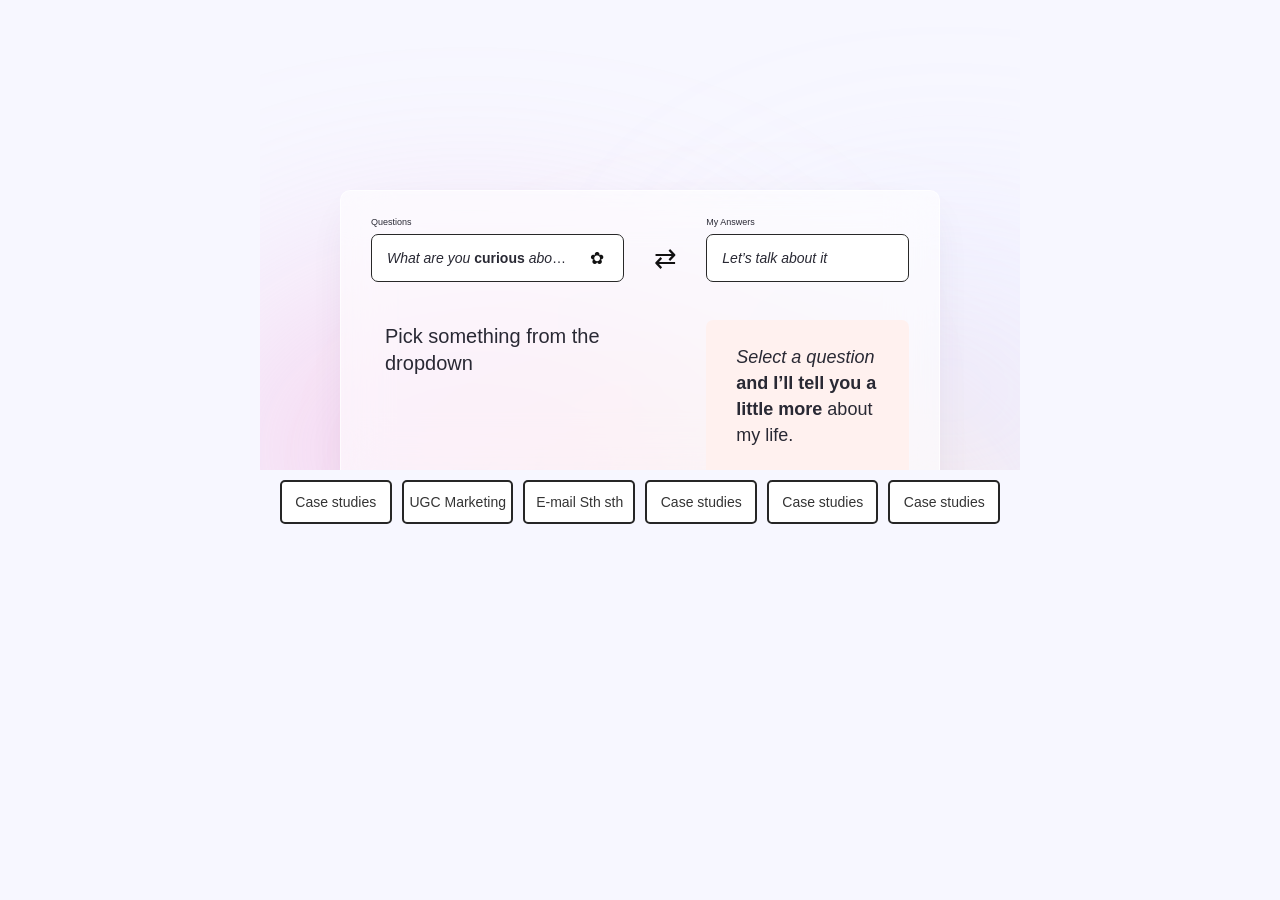
==== commit 3b81545b: "Update index.html" ====
--- a/index.html
+++ b/index.html
@@ -13,207 +13,17 @@
 
   <link
     rel="stylesheet"
- href="style.css?v=2"  
-    >
+    href="style.css"
+  >
 </head>
-
 
 <body>
 
   <main class="portfolio-page">
 
+    <!-- TRANSLATOR -->
 
-    <!-- ======================================
-         FOLDER + WIP FILES
-    ======================================= -->
-
-    <section class="folder-wip-zone">
-
-      <button
-        class="folder-button"
-        id="folderButton"
-        type="button"
-        aria-expanded="false"
-        aria-controls="wipFiles"
-      >
-
-        <div class="folder-icon">
-
-          <div class="folder-back"></div>
-
-          <div class="folder-front"></div>
-
-        </div>
-
-
-        <span class="folder-name">
-          everything portfolio here
-        </span>
-
-      </button>
-
-
-
-      <div
-        class="wip-files"
-        id="wipFiles"
-        aria-hidden="true"
-      >
-
-
-        <!-- WIP 1 -->
-
-        <a
-          class="wip-file"
-          href="#"
-          style="--file-index: 0;"
-        >
-
-          <span class="wip-tag">
-            WIP
-          </span>
-
-          <div class="wip-sheet">
-
-            <img
-              src="./wip/wip-file.svg"
-              alt=""
-              class="wip-sheet-vector"
-            >
-
-            <span class="wip-title">
-              Portfolio build
-            </span>
-
-          </div>
-
-        </a>
-
-
-
-        <!-- WIP 2 -->
-
-        <a
-          class="wip-file"
-          href="#"
-          style="--file-index: 1;"
-        >
-
-          <span class="wip-tag">
-            WIP
-          </span>
-
-          <div class="wip-sheet">
-
-            <img
-              src="./wip/wip-file.svg"
-              alt=""
-              class="wip-sheet-vector"
-            >
-
-            <span class="wip-title">
-              Learning log
-            </span>
-
-          </div>
-
-        </a>
-
-
-
-        <!-- WIP 3 -->
-
-        <a
-          class="wip-file"
-          href="#"
-          style="--file-index: 2;"
-        >
-
-          <span class="wip-tag">
-            WIP
-          </span>
-
-          <div class="wip-sheet">
-
-            <img
-              src="./wip/wip-file.svg"
-              alt=""
-              class="wip-sheet-vector"
-            >
-
-            <span class="wip-title">
-              New case study
-            </span>
-
-          </div>
-
-        </a>
-
-
-
-        <!-- WIP 4 -->
-
-        <a
-          class="wip-file"
-          href="#"
-          style="--file-index: 3;"
-        >
-
-          <span class="wip-tag">
-            WIP
-          </span>
-
-          <div class="wip-sheet">
-
-            <img
-              src="./wip/wip-file.svg"
-              alt=""
-              class="wip-sheet-vector"
-            >
-
-            <span class="wip-title">
-              Creative experiment
-            </span>
-
-          </div>
-
-        </a>
-
-
-      </div>
-
-    </section>
-
-
-
-    <!-- ======================================
-         INTRO + ORNAMENT
-    ======================================= -->
-
-    <section class="intro-section">
-
-      <div class="intro-header">
-
-        <h1 class="portfolio-heading">
-          <em>Atiqah</em> is <strong>online</strong>, a portfolio
-        </h1>
-
-
-        <div
-          class="ornament"
-          id="ornament"
-          aria-hidden="true"
-        >
-          <div id="ornamentMount"></div>
-        </div>
-
-      </div>
-
-
-
-      <!-- ======================================
-           TRANSLATOR
-      ======================================= -->
+    <section class="translator-section">
 
       <iframe
         class="translator-widget"
@@ -224,10 +34,7 @@
     </section>
 
 
-
-    <!-- ======================================
-         NAVIGATION
-    ======================================= -->
+    <!-- NAVBAR -->
 
     <section class="navigation-section">
 
@@ -239,24 +46,11 @@
 
     </section>
 
-
-
-    <!-- ======================================
-         FUTURE CONTENT
-    ======================================= -->
-
-    <section
-      class="work-section"
-      id="work"
-    >
-    </section>
-
-
   </main>
 
 
-<script src="script.js?v=2"></script>
-  
+  <script src="script.js"></script>
+
 </body>
 
 </html>
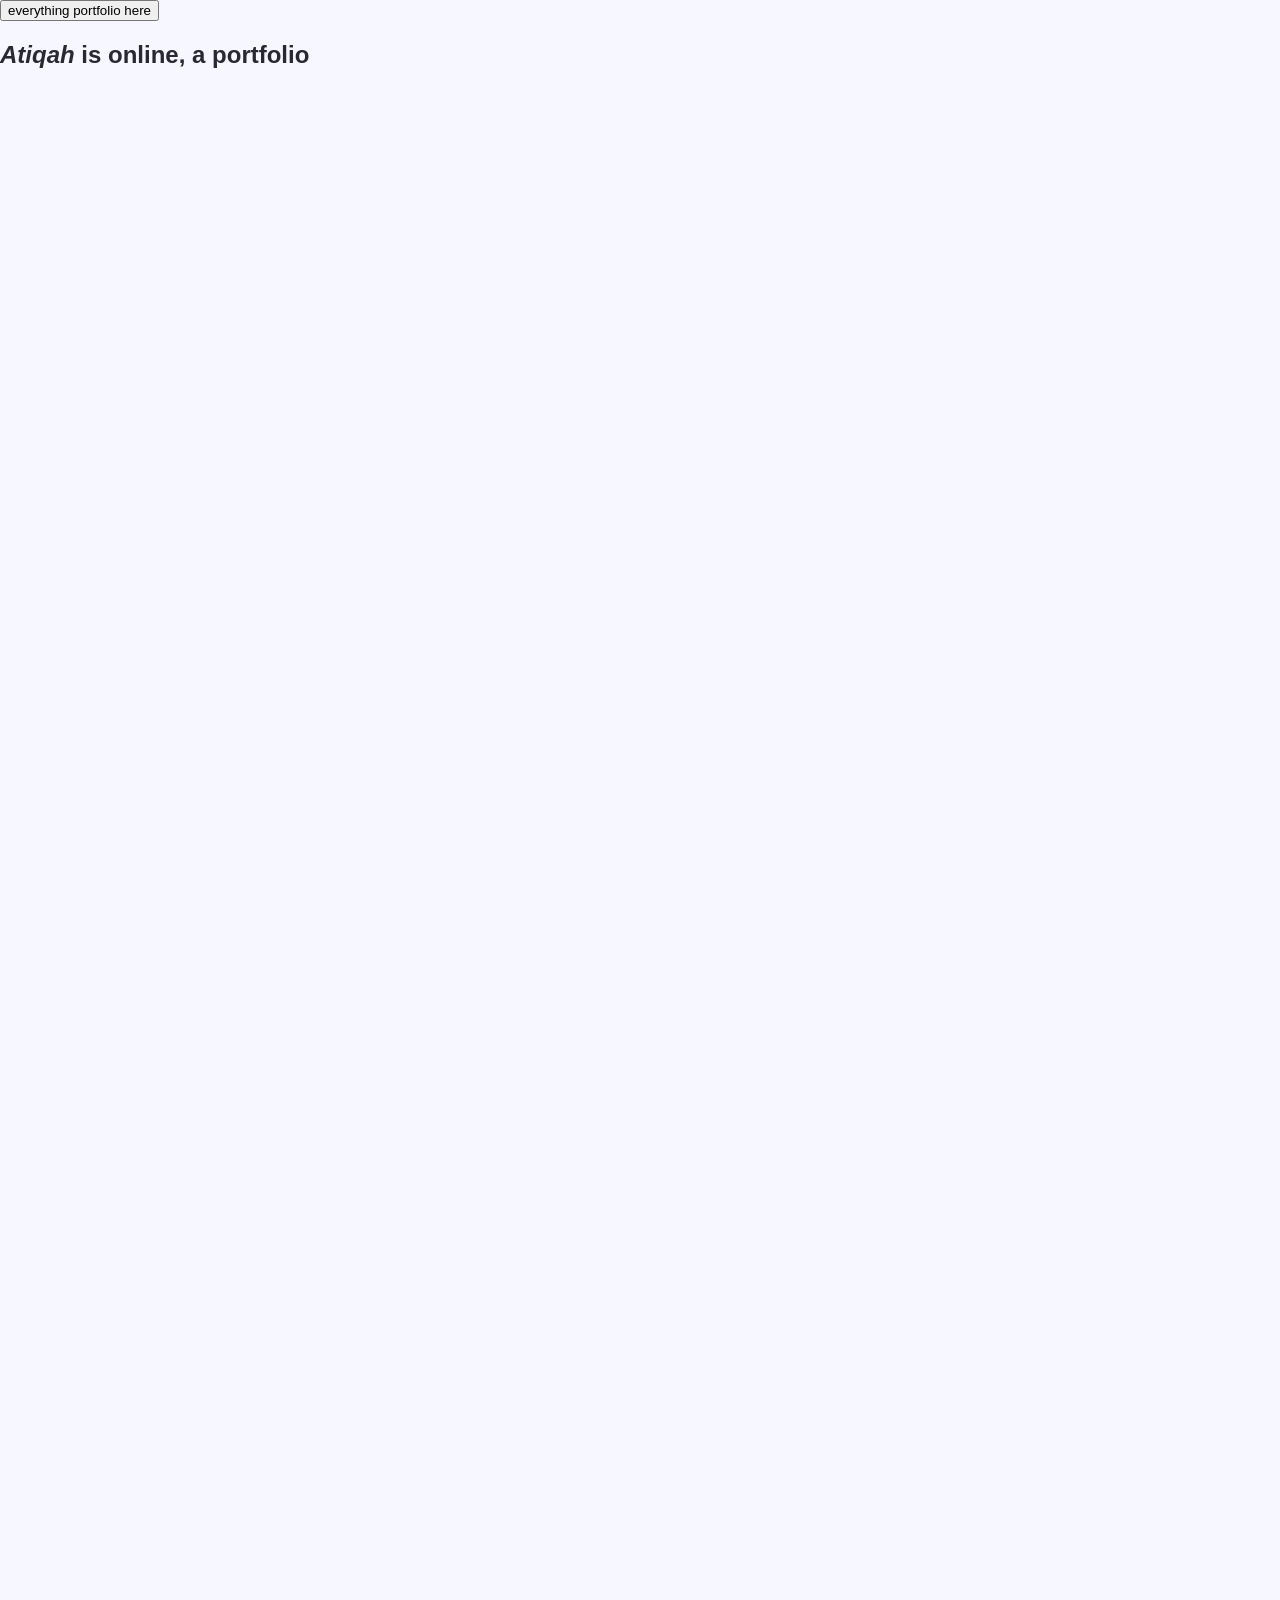
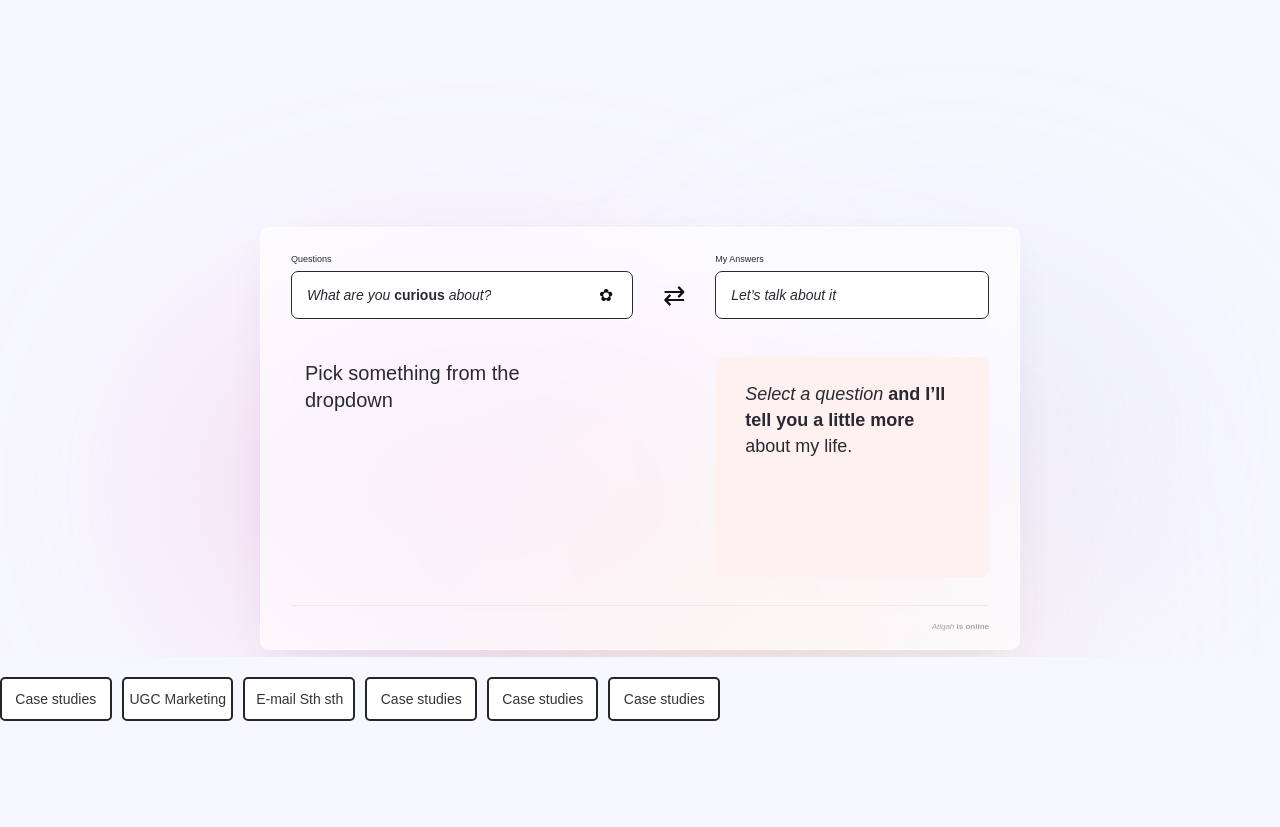
==== commit 432d18be: "Update index.html" ====
--- a/index.html
+++ b/index.html
@@ -1,7 +1,9 @@
 <!doctype html>
+
 <html lang="en">
 
 <head>
+
   <meta charset="utf-8">
 
   <meta
@@ -15,15 +17,87 @@
     rel="stylesheet"
     href="style.css"
   >
+
 </head>
+
 
 <body>
 
   <main class="portfolio-page">
 
-    <!-- TRANSLATOR -->
 
-    <section class="translator-section">
+    <!-- =====================================
+         FOLDER
+    ====================================== -->
+
+    <section class="folder-section">
+
+      <button
+        class="folder-button"
+        type="button"
+        aria-label="Everything portfolio here"
+      >
+
+        <div class="folder-icon">
+
+          <div class="folder-back"></div>
+
+          <div class="folder-front"></div>
+
+        </div>
+
+
+        <span class="folder-name">
+          everything portfolio here
+        </span>
+
+      </button>
+
+    </section>
+
+
+
+    <!-- =====================================
+         MAIN PORTFOLIO AREA
+    ====================================== -->
+
+    <section class="portfolio-core">
+
+
+      <!-- HEADER -->
+
+      <div class="portfolio-header">
+
+        <h1 class="portfolio-heading">
+
+          <em>Atiqah</em>
+          is
+          <strong>online</strong>,
+          a portfolio
+
+        </h1>
+
+      </div>
+
+
+
+      <!-- ORNAMENT -->
+
+      <div
+        class="ornament"
+        id="ornament"
+        aria-hidden="true"
+      >
+
+        <div id="ornamentMount"></div>
+
+      </div>
+
+
+
+      <!-- =====================================
+           TRANSLATOR
+      ====================================== -->
 
       <iframe
         class="translator-widget"
@@ -31,12 +105,11 @@
         title="About Atiqah translator"
       ></iframe>
 
-    </section>
 
 
-    <!-- NAVBAR -->
-
-    <section class="navigation-section">
+      <!-- =====================================
+           NAVIGATION
+      ====================================== -->
 
       <iframe
         class="navigation-widget"
@@ -44,7 +117,9 @@
         title="Portfolio navigation"
       ></iframe>
 
+
     </section>
+
 
   </main>
 
--- a/style.css
+++ b/style.css
@@ -30,583 +30,42 @@
 
 .portfolio-page {
   width: 100%;
-
   min-height: 100vh;
 
   overflow-x: hidden;
 }
 
 
-
 /* =========================================
-   FOLDER + WIP AREA
+   TRANSLATOR
 ========================================= */
 
-.folder-wip-zone {
-  position: relative;
-
-  width: 620px;
-  max-width: calc(100% - 40px);
-
-  height: 165px;
-
-  margin:
-    60px auto
-    50px;
+.translator-section {
+  width: 100%;
 
   display: flex;
+  justify-content: center;
 
-  justify-content: center;
-  align-items: center;
+  padding:
+    80px 40px
+    0;
 }
 
 
+.translator-widget {
+  display: block;
 
-/* =========================================
-   FOLDER BUTTON
-========================================= */
+  width: 100%;
+  max-width: 1280px;
 
-.folder-button {
-  position: relative;
-
-  z-index: 20;
-
-  display: flex;
-
-  flex-direction: column;
-
-  align-items: center;
-
-  gap: 8px;
+  height: 620px;
 
   margin: 0;
-
-  padding: 0;
 
   border: 0;
 
   background: transparent;
-
-  color: #292934;
-
-  font: inherit;
-
-  cursor: pointer;
 }
-
-
-
-/* =========================================
-   FOLDER ICON
-========================================= */
-
-.folder-icon {
-  position: relative;
-
-  width: 140px;
-  height: 108px;
-}
-
-
-
-/* pink rear */
-
-.folder-back {
-  position: absolute;
-
-  left: 0;
-  top: 14px;
-
-  width: 140px;
-  height: 84px;
-
-  background: #f2a2bc;
-
-  border-radius:
-    18px
-    18px
-    14px
-    14px;
-
-  box-shadow:
-    0 10px 24px -8px
-    rgba(124, 98, 112, 0.12);
-}
-
-
-
-/* folder tab */
-
-.folder-back::before {
-  content: "";
-
-  position: absolute;
-
-  top: -14px;
-  left: 0;
-
-  width: 60px;
-  height: 32px;
-
-  background: #f2a2bc;
-
-  border-radius:
-    16px
-    16px
-    0
-    0;
-}
-
-
-
-/* blush front */
-
-.folder-front {
-  position: absolute;
-
-  left: 0;
-  bottom: 0;
-
-  width: 140px;
-  height: 82px;
-
-  background: #f9e7eb;
-
-  border:
-    1px solid
-    rgba(41, 41, 52, 0.78);
-
-  border-radius:
-    16px;
-
-  box-shadow:
-    0 8px 22px -10px
-    rgba(90, 75, 84, 0.18);
-}
-
-
-
-/* =========================================
-   FOLDER NAME
-========================================= */
-
-.folder-name {
-  font-size: 13px;
-
-  line-height: 1;
-
-  color: #292934;
-
-  text-align: center;
-
-  white-space: nowrap;
-}
-
-
-
-/* =========================================
-   WIP AREA
-========================================= */
-
-.wip-files {
-  position: absolute;
-
-  top: 0;
-  left: 50%;
-
-  width: 520px;
-  height: 165px;
-
-  transform:
-    translateX(-50%);
-
-  pointer-events: none;
-}
-
-
-
-/* =========================================
-   INDIVIDUAL WIP FILE
-========================================= */
-
-.wip-file {
-  position: absolute;
-
-  top: 10px;
-  left: 50%;
-
-  width: 118px;
-
-  z-index:
-    calc(10 - var(--file-index));
-
-  display: flex;
-
-  flex-direction: column;
-
-  gap: 4px;
-
-  color: #292934;
-
-  text-decoration: none;
-
-  opacity: 0;
-
-  pointer-events: none;
-
-  transform:
-    translateX(-59px)
-    translateY(18px)
-    scale(0.88)
-    rotate(-4deg);
-
-  transition:
-    transform 600ms
-      cubic-bezier(.22,.61,.36,1),
-
-    opacity 280ms ease;
-
-  transition-delay:
-    calc(
-      var(--file-index) *
-      90ms
-    );
-}
-
-
-
-/* =========================================
-   RELEASED FILES
-========================================= */
-
-.folder-wip-zone.open
-.wip-file {
-  opacity: 1;
-
-  pointer-events: auto;
-
-  transform:
-    translateX(
-      calc(
-        70px +
-        var(--file-index) *
-        82px
-      )
-    )
-
-    translateY(
-      calc(
-        var(--file-index) *
-        8px
-      )
-    )
-
-    scale(1)
-
-    rotate(0deg);
-}
-
-
-
-/* =========================================
-   WIP TAG
-========================================= */
-
-.wip-tag {
-  align-self: flex-start;
-
-  padding:
-    3px
-    6px;
-
-  background:
-    #fff1f3;
-
-  border:
-    1px solid
-    #292934;
-
-  border-radius:
-    4px;
-
-  font-size:
-    9px;
-
-  font-weight:
-    600;
-
-  line-height:
-    1;
-}
-
-
-
-/* =========================================
-   WIP SHEET
-========================================= */
-
-.wip-sheet {
-  position: relative;
-
-  width: 118px;
-  height: 142px;
-
-  overflow: hidden;
-
-  padding:
-    12px;
-
-  background:
-    rgba(
-      255,
-      255,
-      255,
-      0.86
-    );
-
-  border:
-    1px solid
-    #292934;
-
-  border-radius:
-    8px;
-
-  box-shadow:
-    0 8px 20px -10px
-    rgba(70, 59, 91, 0.18);
-
-  backdrop-filter:
-    blur(8px);
-
-  -webkit-backdrop-filter:
-    blur(8px);
-}
-
-
-
-/* =========================================
-   WIP SVG
-========================================= */
-
-.wip-sheet-vector {
-  position: absolute;
-
-  inset: 0;
-
-  width: 100%;
-  height: 100%;
-
-  object-fit: contain;
-
-  opacity: 0.28;
-
-  pointer-events: none;
-}
-
-
-
-/* =========================================
-   WIP TITLE
-========================================= */
-
-.wip-title {
-  position: absolute;
-
-  z-index: 2;
-
-  left: 12px;
-  right: 12px;
-  bottom: 12px;
-
-  font-size:
-    10px;
-
-  line-height:
-    1.25;
-
-  color:
-    #292934;
-}
-
-
-
-/* =========================================
-   WIP HOVER
-========================================= */
-
-.folder-wip-zone.open
-.wip-file:hover {
-  transform:
-    translateX(
-      calc(
-        70px +
-        var(--file-index) *
-        82px
-      )
-    )
-
-    translateY(
-      calc(
-        var(--file-index) *
-        8px -
-        5px
-      )
-    )
-
-    scale(1.025);
-}
-
-
-
-/* =========================================
-   INTRO SECTION
-========================================= */
-
-.intro-section {
-  position: relative;
-
-  width: 100%;
-
-  max-width:
-    1280px;
-
-  margin:
-    0 auto;
-
-  padding:
-    0 40px;
-}
-
-
-
-/* =========================================
-   INTRO HEADER
-========================================= */
-
-.intro-header {
-  position: relative;
-
-  width: 760px;
-
-  max-width:
-    100%;
-
-  margin:
-    0 auto;
-}
-
-
-
-/* =========================================
-   PORTFOLIO HEADING
-========================================= */
-
-.portfolio-heading {
-  margin:
-    0 0
-    14px;
-
-  font-size:
-    14px;
-
-  line-height:
-    1.4;
-
-  font-weight:
-    400;
-
-  color:
-    #292934;
-}
-
-
-.portfolio-heading em {
-  font-style:
-    italic;
-
-  font-weight:
-    600;
-}
-
-
-.portfolio-heading strong {
-  font-weight:
-    700;
-}
-
-
-
-/* =========================================
-   ORNAMENT
-========================================= */
-
-.ornament {
-  position: absolute;
-
-  width: 310px;
-
-  top: -90px;
-  right: -95px;
-
-  z-index: 10;
-
-  pointer-events: none;
-}
-
-
-.ornament svg {
-  display: block;
-
-  width: 100%;
-  height: auto;
-
-  overflow: visible;
-}
-
-
-.ornament .ornament-path {
-  fill: none;
-
-  stroke:
-    #292934;
-
-  stroke-width:
-    1.2;
-
-  stroke-linecap:
-    round;
-
-  stroke-linejoin:
-    round;
-
-  opacity:
-    0.92;
-}
-
-
-
-/* =========================================
-   TRANSLATOR
-========================================= */
-
-.translator-widget {
-  display: block;
-
-  width: 760px;
-  max-width: 100%;
-
-  height: 470px;
-
-  margin:
-    0 auto;
-
-  border:
-    0;
-
-  background:
-    transparent;
-}
-
 
 
 /* =========================================
@@ -616,147 +75,62 @@
 .navigation-section {
   width: 100%;
 
-  max-width:
-    1280px;
+  display: flex;
+  justify-content: center;
 
-  margin:
-    -10px auto
-    0;
+  margin-top: -80px;
 
   padding:
-    0 40px 70px;
+    0 40px
+    80px;
 }
 
 
 .navigation-widget {
   display: block;
 
-  width: 760px;
+  width: 100%;
+  max-width: 720px;
 
-  max-width:
-    100%;
+  height: 170px;
 
-  height: 130px;
+  margin: 0;
 
-  margin:
-    0 auto;
+  border: 0;
 
-  border:
-    0;
-
-  background:
-    transparent;
+  background: transparent;
 }
-
-
-
-/* =========================================
-   FUTURE CONTENT
-========================================= */
-
-.work-section {
-  min-height:
-    400px;
-}
-
 
 
 /* =========================================
    MOBILE
 ========================================= */
 
-@media
-(max-width: 700px) {
+@media (max-width: 700px) {
 
-  .folder-wip-zone {
-    height:
-      280px;
-
-    margin:
-      45px auto
-      40px;
-
-    align-items:
-      flex-start;
-  }
-
-
-  .folder-button {
-    margin-top:
-      20px;
-  }
-
-
-  .wip-files {
-    top:
-      110px;
-
-    width:
-      320px;
-  }
-
-
-  .folder-wip-zone.open
-  .wip-file {
-
-    transform:
-      translateX(
-        calc(
-          -115px +
-          var(--file-index) *
-          62px
-        )
-      )
-
-      translateY(
-        calc(
-          var(--file-index) *
-          8px
-        )
-      )
-
-      scale(.85)
-
-      rotate(0deg);
-  }
-
-
-  .intro-section {
+  .translator-section {
     padding:
-      0 20px;
-  }
-
-
-  .ornament {
-    width:
-      210px;
-
-    top:
-      -58px;
-
-    right:
-      -15px;
+      40px 20px
+      0;
   }
 
 
   .translator-widget {
-    height:
-      650px;
+    height: 760px;
   }
 
 
   .navigation-section {
-    margin-top:
-      -10px;
+    margin-top: -40px;
 
     padding:
-      0 20px 60px;
+      0 20px
+      60px;
   }
 
 
   .navigation-widget {
-    height:
-      170px;
+    height: 190px;
   }
 
 }
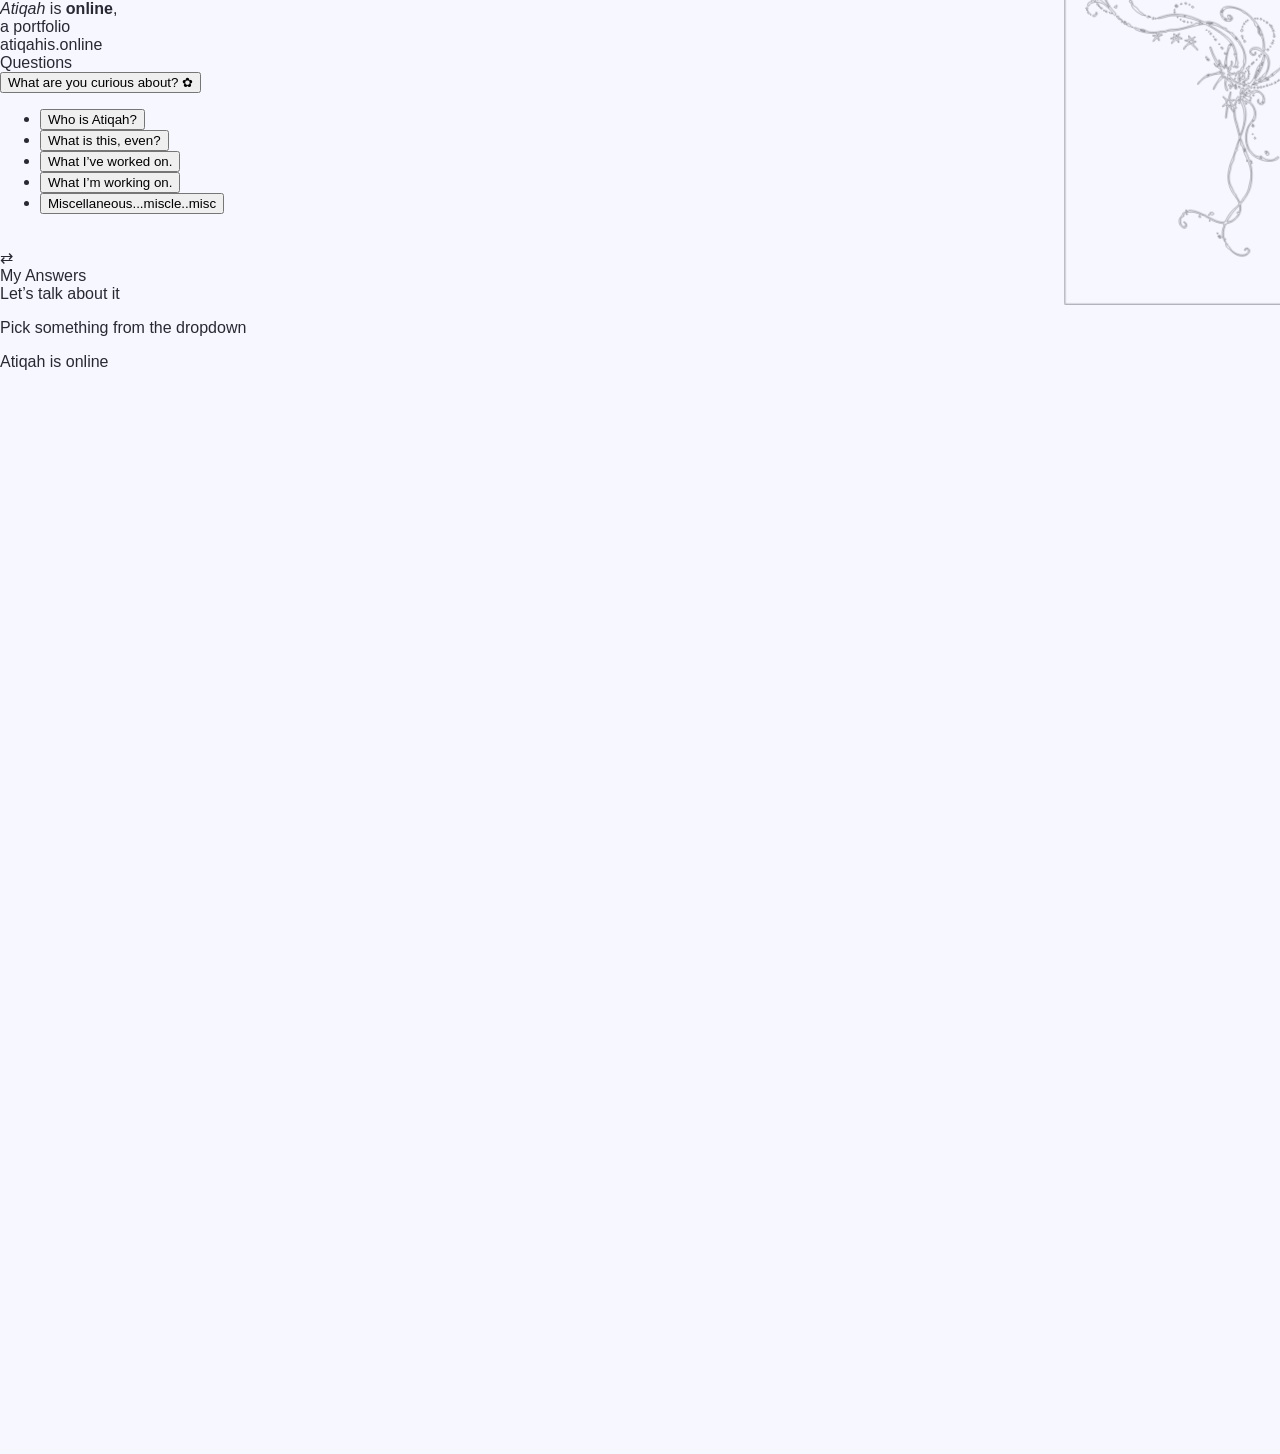
==== commit a33ddec8: "Update index.html" ====
--- a/index.html
+++ b/index.html
@@ -1,9 +1,7 @@
 <!doctype html>
-
 <html lang="en">
 
 <head>
-
   <meta charset="utf-8">
 
   <meta
@@ -13,11 +11,13 @@
 
   <title>Atiqah is online</title>
 
-  <link
-    rel="stylesheet"
-    href="style.css"
-  >
-
+  <!-- PAGE -->
+  <link rel="stylesheet" href="style.css">
+
+  <!-- COMPONENTS -->
+  <link rel="stylesheet" href="header/header.css">
+  <link rel="stylesheet" href="translator/translator.css">
+  <link rel="stylesheet" href="navbar/navbar.css">
 </head>
 
 
@@ -25,72 +25,49 @@
 
   <main class="portfolio-page">
 
-
-    <!-- =====================================
-         FOLDER
-    ====================================== -->
-
-    <section class="folder-section">
-
-      <button
-        class="folder-button"
-        type="button"
-        aria-label="Everything portfolio here"
-      >
-
-        <div class="folder-icon">
-
-          <div class="folder-back"></div>
-
-          <div class="folder-front"></div>
+    <div class="portfolio-shell">
+
+
+      <!-- =====================================
+           HEADER
+      ====================================== -->
+
+      <header class="profile-header">
+
+        <div
+          class="profile-dot"
+          aria-hidden="true"
+        ></div>
+
+
+        <div class="profile-copy">
+
+          <div class="profile-title">
+            <em>Atiqah</em> is <strong>online</strong>,
+            <br>
+            a portfolio
+          </div>
+
+          <div class="profile-url">
+            atiqahis.online
+          </div>
 
         </div>
 
-
-        <span class="folder-name">
-          everything portfolio here
-        </span>
-
-      </button>
-
-    </section>
-
-
-
-    <!-- =====================================
-         MAIN PORTFOLIO AREA
-    ====================================== -->
-
-    <section class="portfolio-core">
-
-
-      <!-- HEADER -->
-
-      <div class="portfolio-header">
-
-        <h1 class="portfolio-heading">
-
-          <em>Atiqah</em>
-          is
-          <strong>online</strong>,
-          a portfolio
-
-        </h1>
-
-      </div>
-
-
-
-      <!-- ORNAMENT -->
+      </header>
+
+
+
+      <!-- =====================================
+           ORNAMENT
+      ====================================== -->
 
       <div
         class="ornament"
         id="ornament"
         aria-hidden="true"
       >
-
         <div id="ornamentMount"></div>
-
       </div>
 
 
@@ -99,31 +76,279 @@
            TRANSLATOR
       ====================================== -->
 
-      <iframe
-        class="translator-widget"
-        src="./gtr/"
-        title="About Atiqah translator"
-      ></iframe>
+      <section
+        class="translator"
+        aria-label="About Atiqah"
+      >
+
+        <div class="translator-widget">
+
+
+          <!-- CONTROLS -->
+
+          <div class="controls">
+
+            <div class="control-group">
+
+              <div class="control-label">
+                Questions
+              </div>
+
+
+              <div
+                class="dropdown"
+                id="portfolioDropdown"
+              >
+
+                <button
+                  class="dropdown-trigger"
+                  id="dropdownTrigger"
+                  type="button"
+                  aria-haspopup="listbox"
+                  aria-expanded="false"
+                  aria-controls="questionMenu"
+                >
+
+                  <span
+                    class="dropdown-trigger-text"
+                    id="dropdownTriggerText"
+                  >
+                    <span class="prompt-italic">
+                      What are you
+                    </span>
+
+                    <span class="prompt-bold">
+                      curious
+                    </span>
+
+                    <span class="prompt-italic">
+                      about?
+                    </span>
+                  </span>
+
+                  <span
+                    class="dropdown-flower"
+                    aria-hidden="true"
+                  >
+                    ✿
+                  </span>
+
+                </button>
+
+
+                <ul
+                  class="dropdown-menu"
+                  id="questionMenu"
+                  role="listbox"
+                >
+
+                  <li>
+                    <button
+                      class="dropdown-option"
+                      type="button"
+                      role="option"
+                      data-value="who"
+                      tabindex="-1"
+                    >
+                      Who is Atiqah?
+                    </button>
+                  </li>
+
+                  <li>
+                    <button
+                      class="dropdown-option"
+                      type="button"
+                      role="option"
+                      data-value="this"
+                      tabindex="-1"
+                    >
+                      What is this, even?
+                    </button>
+                  </li>
+
+                  <li>
+                    <button
+                      class="dropdown-option"
+                      type="button"
+                      role="option"
+                      data-value="worked"
+                      tabindex="-1"
+                    >
+                      What I’ve worked on.
+                    </button>
+                  </li>
+
+                  <li>
+                    <button
+                      class="dropdown-option"
+                      type="button"
+                      role="option"
+                      data-value="working"
+                      tabindex="-1"
+                    >
+                      What I’m working on.
+                    </button>
+                  </li>
+
+                  <li>
+                    <button
+                      class="dropdown-option"
+                      type="button"
+                      role="option"
+                      data-value="misc"
+                      tabindex="-1"
+                    >
+                      Miscellaneous...miscle..misc
+                    </button>
+                  </li>
+
+                </ul>
+
+              </div>
+
+            </div>
+
+
+
+            <div class="control-group">
+
+              <div
+                class="control-label"
+                aria-hidden="true"
+              >
+                &nbsp;
+              </div>
+
+              <div
+                class="switch-column"
+                aria-hidden="true"
+              >
+                <span class="native-switch">
+                  ⇄
+                </span>
+              </div>
+
+            </div>
+
+
+
+            <div class="control-group">
+
+              <div class="control-label">
+                My Answers
+              </div>
+
+              <div class="answer-field">
+                Let’s talk about it
+              </div>
+
+            </div>
+
+          </div>
+
+
+
+          <!-- CONTENT -->
+
+          <div class="content">
+
+            <div class="context-area">
+
+              <p
+                class="context-text"
+                id="contextText"
+              >
+                Pick something from the dropdown
+              </p>
+
+            </div>
+
+
+            <div
+              class="content-spacer"
+              aria-hidden="true"
+            ></div>
+
+
+            <div class="answer-area">
+
+              <div class="answer-card">
+
+                <p
+                  class="answer-text"
+                  id="answerText"
+                  aria-live="polite"
+                ></p>
+
+              </div>
+
+            </div>
+
+          </div>
+
+
+
+          <!-- FOOTER LINE -->
+
+          <div class="translator-footer">
+
+            <span class="footer-atiqah">
+              Atiqah is online
+            </span>
+
+          </div>
+
+        </div>
+
+      </section>
 
 
 
       <!-- =====================================
-           NAVIGATION
+           NAVBAR
       ====================================== -->
 
-      <iframe
-        class="navigation-widget"
-        src="./nav/"
-        title="Portfolio navigation"
-      ></iframe>
-
-
-    </section>
-
+      <section class="nav-section">
+
+        <div
+          class="nav-stage"
+          id="stage"
+        >
+
+          <canvas
+            id="particleCanvas"
+            width="1440"
+            height="880"
+            aria-hidden="true"
+          ></canvas>
+
+
+          <nav
+            class="nav"
+            id="nav"
+            aria-label="Portfolio navigation"
+          ></nav>
+
+
+          <p
+            class="status"
+            id="status"
+            role="status"
+          ></p>
+
+        </div>
+
+      </section>
+
+
+    </div>
 
   </main>
 
 
+  <script src="header/header.js"></script>
+  <script src="translator/translator.js"></script>
+  <script src="navbar/navbar.js"></script>
   <script src="script.js"></script>
 
 </body>
--- a/style.css
+++ b/style.css
@@ -36,29 +36,299 @@
 }
 
 
-/* =========================================
-   TRANSLATOR
-========================================= */
-
-.translator-section {
+
+/* =========================================
+   FOLDER SECTION
+========================================= */
+
+.folder-section {
   width: 100%;
 
   display: flex;
   justify-content: center;
 
   padding:
-    80px 40px
+    55px 20px
+    48px;
+}
+
+
+
+/* =========================================
+   FOLDER BUTTON
+========================================= */
+
+.folder-button {
+  display: flex;
+
+  flex-direction: column;
+
+  align-items: center;
+
+  gap: 8px;
+
+  margin: 0;
+  padding: 0;
+
+  border: 0;
+
+  background: transparent;
+
+  color: #292934;
+
+  font: inherit;
+
+  cursor: pointer;
+}
+
+
+
+/* =========================================
+   FOLDER ICON
+========================================= */
+
+.folder-icon {
+  position: relative;
+
+  width: 140px;
+  height: 108px;
+}
+
+
+
+/* PINK BACK */
+
+.folder-back {
+  position: absolute;
+
+  left: 0;
+  top: 14px;
+
+  width: 140px;
+  height: 84px;
+
+  background: #f2a2bc;
+
+  border-radius:
+    18px
+    18px
+    14px
+    14px;
+
+  box-shadow:
+    0 10px 24px -8px
+    rgba(124, 98, 112, 0.12);
+}
+
+
+
+/* FOLDER TAB */
+
+.folder-back::before {
+  content: "";
+
+  position: absolute;
+
+  top: -14px;
+  left: 0;
+
+  width: 60px;
+  height: 32px;
+
+  background: #f2a2bc;
+
+  border-radius:
+    16px
+    16px
+    0
     0;
 }
 
 
+
+/* BLUSH FRONT */
+
+.folder-front {
+  position: absolute;
+
+  left: 0;
+  bottom: 0;
+
+  width: 140px;
+  height: 82px;
+
+  background: #f9e7eb;
+
+  border:
+    1px solid
+    rgba(41, 41, 52, 0.78);
+
+  border-radius: 16px;
+
+  box-shadow:
+    0 8px 22px -10px
+    rgba(90, 75, 84, 0.18);
+}
+
+
+
+/* =========================================
+   FOLDER NAME
+========================================= */
+
+.folder-name {
+  font-size: 13px;
+
+  line-height: 1;
+
+  color: #292934;
+
+  text-align: center;
+
+  white-space: nowrap;
+}
+
+
+
+/* =========================================
+   MAIN PORTFOLIO COMPOSITION
+========================================= */
+
+.portfolio-core {
+  position: relative;
+
+  width: 760px;
+
+  max-width:
+    calc(100% - 40px);
+
+  margin:
+    0 auto
+    80px;
+}
+
+
+
+/* =========================================
+   HEADER
+========================================= */
+
+.portfolio-header {
+  position: relative;
+
+  z-index: 20;
+
+  width: 100%;
+
+  margin-bottom: 12px;
+}
+
+
+.portfolio-heading {
+  margin: 0;
+
+  font-size: 14px;
+
+  line-height: 1.35;
+
+  font-weight: 400;
+
+  color: #292934;
+}
+
+
+.portfolio-heading em {
+  font-style: italic;
+
+  font-weight: 600;
+}
+
+
+.portfolio-heading strong {
+  font-weight: 700;
+}
+
+
+
+/* =========================================
+   ORNAMENT
+========================================= */
+
+.ornament {
+  position: absolute;
+
+  /*
+    FIGMA POSITION
+
+    width = ornament size
+    top = vertical position
+    right = horizontal position
+  */
+
+  width: 320px;
+
+  top: -82px;
+
+  right: -105px;
+
+  z-index: 15;
+
+  pointer-events: none;
+}
+
+
+.ornament svg {
+  display: block;
+
+  width: 100%;
+  height: auto;
+
+  overflow: visible;
+
+
+  /*
+    FLIP HORIZONTALLY
+    TO MATCH FIGMA
+  */
+
+  transform:
+    scaleX(-1);
+
+  transform-origin:
+    center;
+}
+
+
+.ornament .ornament-path {
+  fill: none;
+
+  stroke: #292934;
+
+  stroke-width: 1.2;
+
+  stroke-linecap: round;
+
+  stroke-linejoin: round;
+
+  opacity: 0.92;
+}
+
+
+
+/* =========================================
+   TRANSLATOR
+========================================= */
+
 .translator-widget {
+  position: relative;
+
+  z-index: 5;
+
   display: block;
 
   width: 100%;
-  max-width: 1280px;
-
-  height: 620px;
+
+  height: 500px;
 
   margin: 0;
 
@@ -68,33 +338,25 @@
 }
 
 
+
 /* =========================================
    NAVIGATION
 ========================================= */
 
-.navigation-section {
-  width: 100%;
-
-  display: flex;
-  justify-content: center;
-
-  margin-top: -80px;
-
-  padding:
-    0 40px
-    80px;
-}
-
-
 .navigation-widget {
+  position: relative;
+
+  z-index: 5;
+
   display: block;
 
   width: 100%;
-  max-width: 720px;
-
-  height: 170px;
-
-  margin: 0;
+
+  height: 150px;
+
+  margin:
+    -45px 0
+    0;
 
   border: 0;
 
@@ -102,35 +364,75 @@
 }
 
 
+
 /* =========================================
    MOBILE
 ========================================= */
 
 @media (max-width: 700px) {
 
-  .translator-section {
+  .folder-section {
     padding:
-      40px 20px
-      0;
+      45px 20px
+      40px;
+  }
+
+
+  .folder-icon {
+    width: 120px;
+    height: 94px;
+  }
+
+
+  .folder-back {
+    width: 120px;
+    height: 74px;
+  }
+
+
+  .folder-front {
+    width: 120px;
+    height: 72px;
+  }
+
+
+  .folder-name {
+    font-size: 12px;
+  }
+
+
+  .portfolio-core {
+    width:
+      calc(100% - 32px);
+
+    max-width:
+      none;
+  }
+
+
+  .portfolio-heading {
+    font-size: 13px;
+  }
+
+
+  .ornament {
+    width: 220px;
+
+    top: -55px;
+
+    right: -25px;
   }
 
 
   .translator-widget {
-    height: 760px;
-  }
-
-
-  .navigation-section {
-    margin-top: -40px;
-
-    padding:
-      0 20px
-      60px;
+    height: 670px;
   }
 
 
   .navigation-widget {
-    height: 190px;
-  }
-
-}
+    height: 180px;
+
+    margin-top: -25px;
+  }
+
+}
